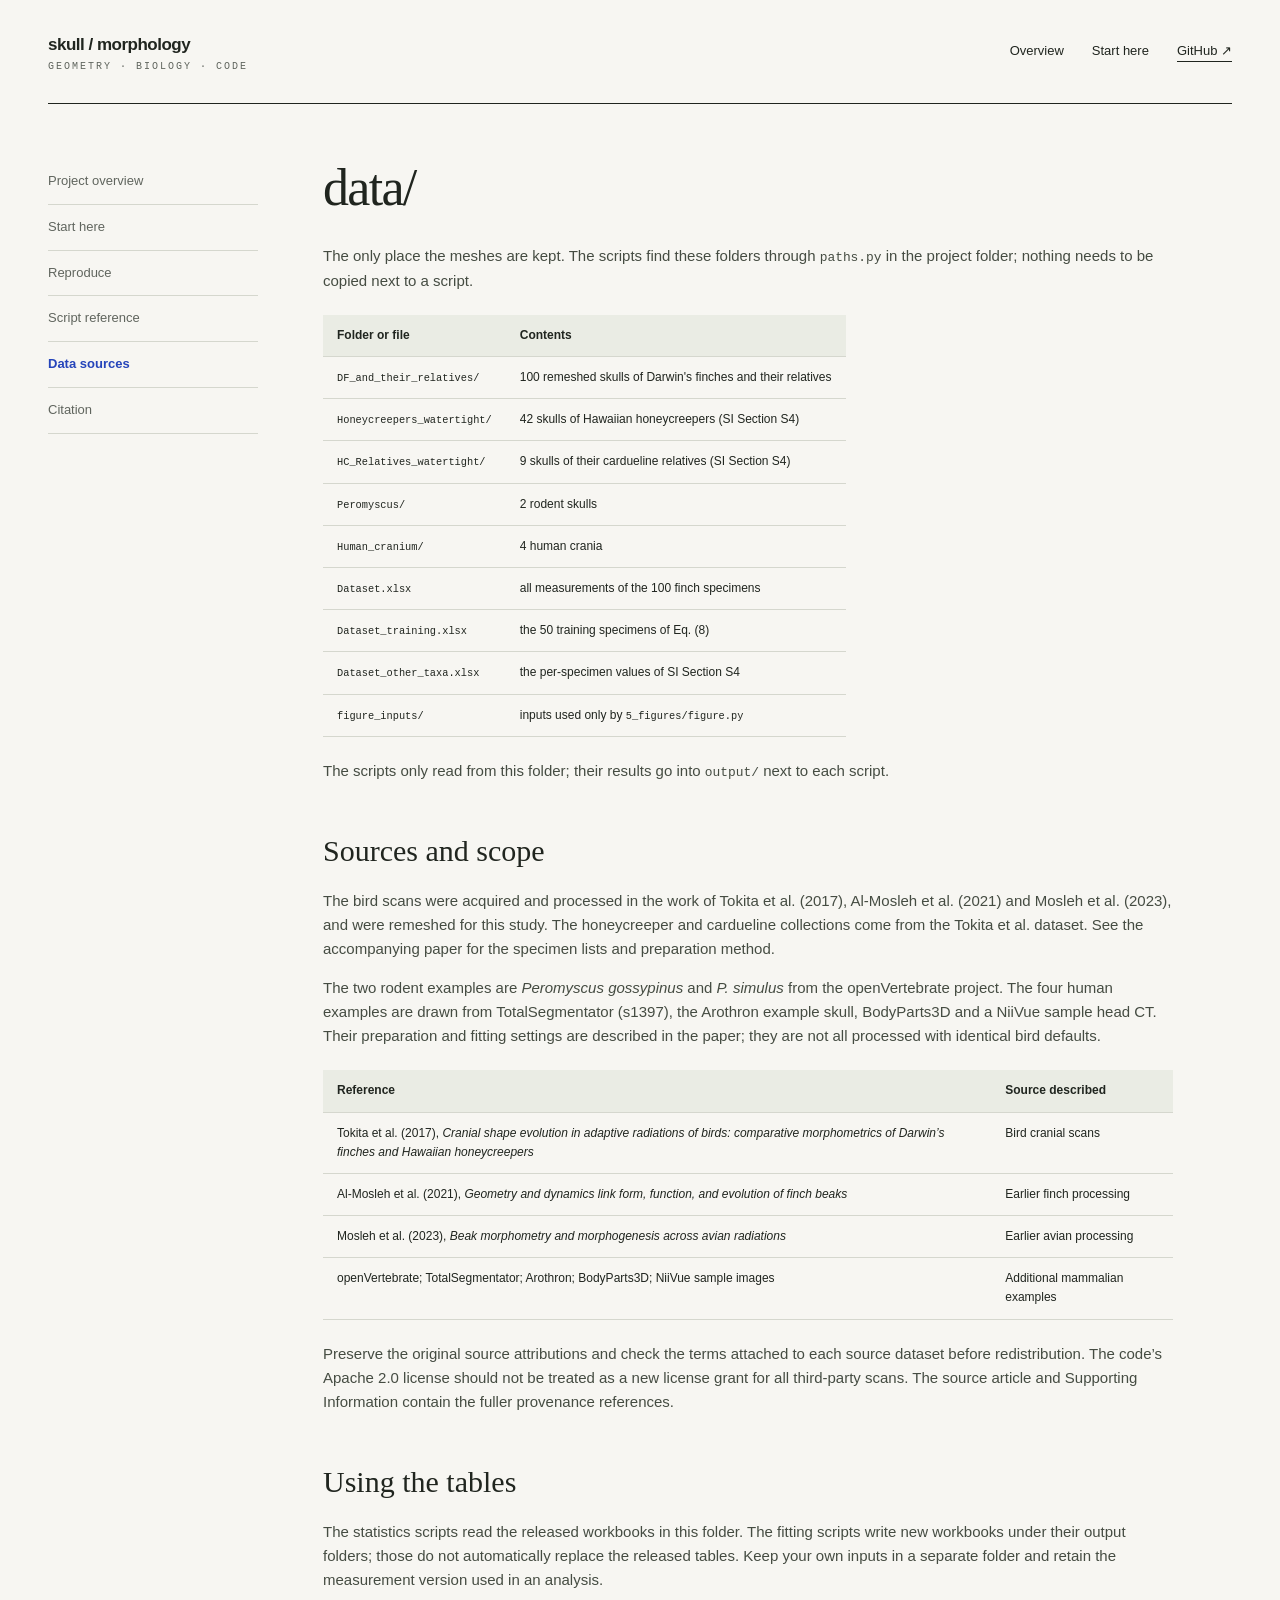
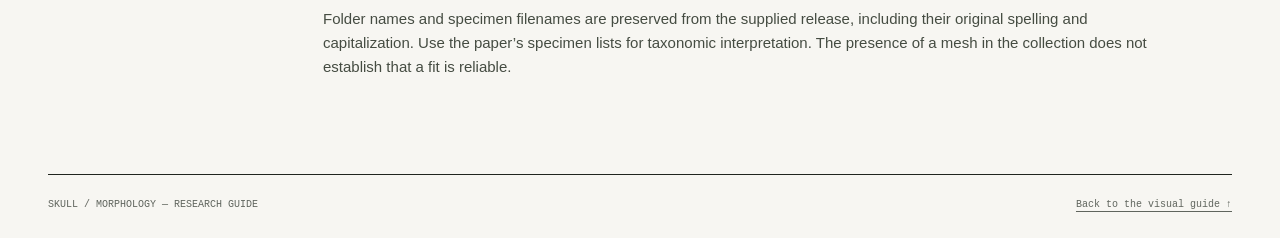
==== docs/data.html @ 7d884c60 "Add files via upload" ====
<!doctype html>
<html lang="en"><head><meta charset="utf-8"><meta name="viewport" content="width=device-width,initial-scale=1">
<title>Data sources — Skull morphology</title><link rel="stylesheet" href="assets/site.css"></head>
<body><a class="skip" href="#main">Skip to content</a><div class="shell">
<header class="masthead"><a class="brand" href="index.html">skull / morphology<small>GEOMETRY · BIOLOGY · CODE</small></a>
<nav aria-label="Main navigation"><a href="index.html">Overview</a><a href="start-here.html">Start here</a><a class="repo-link" href="https://github.com/kaikwanlau/skull-morphology">GitHub ↗</a></nav></header>
<div class="article-layout"><aside class="article-nav" aria-label="Guide contents"><a href="index.html">Project overview</a><a href="start-here.html">Start here</a><a href="reproduce.html">Reproduce</a><a href="reference.html">Script reference</a><a href="data.html" aria-current="page">Data sources</a><a href="citation.html">Citation</a></aside><main class="article" id="main"><h1 id="data">data/</h1>
<p>The only place the meshes are kept. The scripts find these folders through <code>paths.py</code> in the
project folder; nothing needs to be copied next to a script.</p>
<table>
<thead>
<tr>
<th>Folder or file</th>
<th>Contents</th>
</tr>
</thead>
<tbody>
<tr>
<td><code>DF_and_their_relatives/</code></td>
<td>100 remeshed skulls of Darwin's finches and their relatives</td>
</tr>
<tr>
<td><code>Honeycreepers_watertight/</code></td>
<td>42 skulls of Hawaiian honeycreepers (SI Section S4)</td>
</tr>
<tr>
<td><code>HC_Relatives_watertight/</code></td>
<td>9 skulls of their cardueline relatives (SI Section S4)</td>
</tr>
<tr>
<td><code>Peromyscus/</code></td>
<td>2 rodent skulls</td>
</tr>
<tr>
<td><code>Human_cranium/</code></td>
<td>4 human crania</td>
</tr>
<tr>
<td><code>Dataset.xlsx</code></td>
<td>all measurements of the 100 finch specimens</td>
</tr>
<tr>
<td><code>Dataset_training.xlsx</code></td>
<td>the 50 training specimens of Eq. (8)</td>
</tr>
<tr>
<td><code>Dataset_other_taxa.xlsx</code></td>
<td>the per-specimen values of SI Section S4</td>
</tr>
<tr>
<td><code>figure_inputs/</code></td>
<td>inputs used only by <code>5_figures/figure.py</code></td>
</tr>
</tbody>
</table>
<p>The scripts only read from this folder; their results go into <code>output/</code> next to each script.</p>
<h2 id="sources-and-scope">Sources and scope</h2>
<p>The bird scans were acquired and processed in the work of Tokita et al. (2017), Al-Mosleh et al. (2021) and Mosleh et al. (2023), and were remeshed for this study. The honeycreeper and cardueline collections come from the Tokita et al. dataset. See the accompanying paper for the specimen lists and preparation method.</p>
<p>The two rodent examples are <em>Peromyscus gossypinus</em> and <em>P. simulus</em> from the openVertebrate project. The four human examples are drawn from TotalSegmentator (s1397), the Arothron example skull, BodyParts3D and a NiiVue sample head CT. Their preparation and fitting settings are described in the paper; they are not all processed with identical bird defaults.</p>
<table>
<thead>
<tr>
<th style="text-align: left;">Reference</th>
<th style="text-align: left;">Source described</th>
</tr>
</thead>
<tbody>
<tr>
<td style="text-align: left;">Tokita et al. (2017), <em>Cranial shape evolution in adaptive radiations of birds: comparative morphometrics of Darwin’s finches and Hawaiian honeycreepers</em></td>
<td style="text-align: left;">Bird cranial scans</td>
</tr>
<tr>
<td style="text-align: left;">Al-Mosleh et al. (2021), <em>Geometry and dynamics link form, function, and evolution of finch beaks</em></td>
<td style="text-align: left;">Earlier finch processing</td>
</tr>
<tr>
<td style="text-align: left;">Mosleh et al. (2023), <em>Beak morphometry and morphogenesis across avian radiations</em></td>
<td style="text-align: left;">Earlier avian processing</td>
</tr>
<tr>
<td style="text-align: left;">openVertebrate; TotalSegmentator; Arothron; BodyParts3D; NiiVue sample images</td>
<td style="text-align: left;">Additional mammalian examples</td>
</tr>
</tbody>
</table>
<p>Preserve the original source attributions and check the terms attached to each source dataset before redistribution. The code’s Apache 2.0 license should not be treated as a new license grant for all third-party scans. The source article and Supporting Information contain the fuller provenance references.</p>
<h2 id="using-the-tables">Using the tables</h2>
<p>The statistics scripts read the released workbooks in this folder. The fitting scripts write new workbooks under their output folders; those do not automatically replace the released tables. Keep your own inputs in a separate folder and retain the measurement version used in an analysis.</p>
<p>Folder names and specimen filenames are preserved from the supplied release, including their original spelling and capitalization. Use the paper’s specimen lists for taxonomic interpretation. The presence of a mesh in the collection does not establish that a fit is reliable.</p></main></div>
<footer class="footer"><span>SKULL / MORPHOLOGY — RESEARCH GUIDE</span><a href="index.html">Back to the visual guide ↑</a></footer>
</div></body></html>
---- docs/assets/site.css ----
:root{--paper:#f7f6f2;--ink:#20251f;--muted:#60655e;--line:#d5d7ce;--blue:#2544ba;--pale:#e9edff;--bone:#e5ded0;--white:#fff;--mono:ui-monospace,SFMono-Regular,Consolas,monospace;--sans:Inter,-apple-system,BlinkMacSystemFont,"Segoe UI",sans-serif}
*{box-sizing:border-box}html{scroll-behavior:smooth;scroll-padding-top:28px}body{margin:0;background:var(--paper);color:var(--ink);font-family:var(--sans);font-size:16px;line-height:1.6}a{color:var(--blue);text-underline-offset:4px}a:hover{text-decoration-thickness:2px}button{font:inherit;cursor:pointer}button:focus-visible,a:focus-visible,summary:focus-visible,video:focus-visible{outline:3px solid var(--blue);outline-offset:5px}img,video{display:block;max-width:100%}button,a{-webkit-tap-highlight-color:transparent}.skip{position:absolute;top:-80px;left:20px;z-index:5;background:white;padding:12px}.skip:focus{top:15px}.shell{width:min(1220px,calc(100% - 96px));margin:auto}.masthead{display:flex;align-items:center;justify-content:space-between;gap:30px;min-height:104px;border-bottom:1px solid var(--ink)}.brand{font-weight:750;color:var(--ink);text-decoration:none;font-size:17px;letter-spacing:-.5px}.brand small{display:block;font:10px var(--mono);letter-spacing:2px;margin-top:3px;color:var(--muted)}nav{display:flex;gap:28px;align-items:center}nav a{font-size:13px;color:var(--ink);text-decoration:none}.repo-link{border-bottom:1px solid var(--ink)}.eyebrow{font:11px var(--mono);letter-spacing:1.7px;text-transform:uppercase;color:var(--blue);margin:0 0 24px}.hero{display:grid;grid-template-columns:.9fr 1.2fr;gap:55px;padding:65px 0 54px;align-items:center}.hero h1{font:clamp(48px,5.7vw,79px)/1.01 Georgia,"Times New Roman",serif;letter-spacing:-3.5px;font-weight:400;margin:0 0 27px}.hero h1 em{font-style:italic;color:var(--blue)}.hero .intro{font-size:17px;line-height:1.65;max-width:430px;color:var(--muted)}.hero .authors{font-size:12px;margin-top:24px}.actions{display:flex;gap:12px;flex-wrap:wrap;margin-top:29px}.button{display:inline-flex;align-items:center;justify-content:center;gap:12px;padding:13px 20px;background:var(--blue);color:#fff;border:1px solid var(--blue);text-decoration:none;font-size:13px;font-weight:650}.button.secondary{background:transparent;color:var(--ink);border-color:var(--line)}.hero-media{background:#fff;position:relative;border:1px solid var(--line)}.hero-media video{width:100%;aspect-ratio:16/9;background:#fff}.media-label{display:flex;justify-content:space-between;padding:16px 20px;border-top:1px solid var(--line);font:10px var(--mono);color:var(--muted);gap:10px}.paper-note{padding:20px 0 30px;border-bottom:1px solid var(--ink);display:flex;gap:40px;align-items:baseline;font-size:13px}.paper-note .label{white-space:nowrap;font:10px var(--mono);color:var(--muted);letter-spacing:1px}.paper-note p{margin:0}.paper-note a{color:var(--ink)}.section{padding:62px 0;border-bottom:1px solid var(--line)}.section-head{display:flex;gap:45px;justify-content:space-between;align-items:flex-start;margin-bottom:30px}.section h2{font:39px/1.18 Georgia,"Times New Roman",serif;letter-spacing:-1px;font-weight:400;margin:0}.section-head>p{max-width:440px;color:var(--muted);font-size:14px;margin:0}.section-no{display:block;font:11px var(--mono);color:var(--blue);letter-spacing:1px;margin-bottom:13px}.path-grid{display:grid;grid-template-columns:1fr 1fr;border-top:1px solid var(--line);border-bottom:1px solid var(--line)}.path{padding:29px 36px 29px 0;display:grid;grid-template-columns:36px 1fr;gap:17px}.path+.path{border-left:1px solid var(--line);padding-left:36px}.path>span{font:22px Georgia,serif;color:var(--blue)}.path h3{margin:0 0 9px;font-size:20px;font-weight:600}.path p{font-size:14px;color:var(--muted);margin:0 0 17px;max-width:390px}.path a{font-size:13px;font-weight:650}.method{display:grid;grid-template-columns:.74fr 1.26fr;border:1px solid var(--line);background:#fff}.method-buttons{padding:8px 30px;background:var(--paper)}.method-buttons button{display:block;width:100%;text-align:left;padding:25px 0;background:none;border:0;border-bottom:1px solid var(--line);color:var(--muted)}.method-buttons button:last-child{border-bottom:0}.method-buttons button[aria-pressed="true"]{color:var(--blue)}.method-buttons b{display:block;font-size:19px;font-weight:550;margin-bottom:5px}.method-buttons span{font-size:12px;line-height:1.6;display:block}.method-figure{margin:0;display:flex;flex-direction:column;justify-content:center}.method-figure img{width:100%;aspect-ratio:16/9;object-fit:contain}.method-figure figcaption{padding:13px 23px 21px;border-top:1px solid var(--line);font-size:12px;color:var(--muted);min-height:65px}.note{font-size:12px;color:var(--muted);margin:20px 0 0;max-width:920px}.start-grid{display:grid;grid-template-columns:.9fr 1.1fr;gap:60px}.start-copy h3{font:29px/1.3 Georgia,serif;font-weight:400;margin:0 0 15px}.start-copy p{font-size:14px;color:var(--muted)}.start-copy a{font-size:13px;font-weight:650}.terminal{background:#21271f;color:#eef0e8;min-width:0}.terminal-top{display:flex;align-items:center;justify-content:space-between;gap:12px;padding:15px 19px;border-bottom:1px solid #4a5048;font:10px var(--mono);letter-spacing:.5px}.os-buttons{display:flex;gap:5px}.os-buttons button,.copy{font:10px var(--mono);background:transparent;color:#d2d5cd;border:1px solid #5a6055;padding:7px 9px}.os-buttons button[aria-pressed="true"]{background:#e5e9dc;color:#22271f}.terminal pre{padding:16px 22px;margin:0;overflow:auto;font:12px/2 var(--mono);white-space:pre}.terminal-foot{padding:12px 20px;font-size:11px;color:#c3cabe;border-top:1px solid #4a5048}.result-strip{display:flex;flex-wrap:wrap;gap:8px 23px;margin-top:24px;font:11px var(--mono);color:var(--muted)}.result-strip b{color:var(--ink)}.video-grid{display:grid;grid-template-columns:1fr 290px;border:1px solid var(--line);background:#fff}.video-grid video{width:100%;aspect-ratio:16/9;align-self:center}.chapters{border-left:1px solid var(--line);padding:16px}.chapters p{font:10px var(--mono);letter-spacing:1px;color:var(--muted);padding:0 10px}.chapters button{width:100%;display:flex;gap:15px;text-align:left;border:0;border-top:1px solid #e8e9e3;background:#fff;padding:11px 9px;font-size:12px}.chapters button:hover,.chapters button[aria-pressed="true"]{background:var(--pale);color:var(--blue)}.chapters time{font:11px var(--mono);color:var(--blue);min-width:34px}.video-note{background:#eeece5;border-left:3px solid var(--blue);padding:16px 20px;margin-top:19px;font-size:12px;color:#434a40}.video-note a{white-space:nowrap}.data-row{display:grid;grid-template-columns:1fr 1fr 1fr 1fr;margin:34px 0 28px;border-bottom:1px solid var(--line)}.data-row>div{padding:0 20px 25px;border-right:1px solid var(--line)}.data-row>div:first-child{padding-left:0}.data-row>div:last-child{border:0}.data-row b{font:49px Georgia,serif;display:block;line-height:1.15;font-weight:400}.data-row span{font-size:12px;display:block;margin-top:10px;color:var(--muted)}.repro-links{display:flex;gap:22px;flex-wrap:wrap;font-size:13px}.cite{padding:40px 0}.cite p{font-size:13px;max-width:830px;color:var(--muted)}.cite h2{font-size:15px;margin:0}.footer{display:flex;justify-content:space-between;gap:20px;padding:24px 0 30px;border-top:1px solid var(--ink);font:10px var(--mono);color:var(--muted)}.footer a{color:var(--muted)}.status{font-size:12px;color:var(--muted);min-height:20px}.article-layout{display:grid;grid-template-columns:210px minmax(0,850px);gap:65px;padding:55px 0 80px}.article-nav{position:sticky;top:30px;align-self:start}.article-nav a{display:block;padding:12px 0;color:var(--muted);text-decoration:none;font-size:13px;border-bottom:1px solid var(--line)}.article-nav a[aria-current="page"]{color:var(--blue);font-weight:650}.article{min-width:0;font-size:15px}.article h1{font:52px/1.1 Georgia,serif;letter-spacing:-1.7px;margin:0 0 28px}.article h2{font:30px/1.2 Georgia,serif;margin:50px 0 20px}.article h3{font-size:20px;margin:33px 0 15px}.article p,.article li{color:#454c42}.article li{margin:9px 0}.article pre{background:#eaece4;padding:18px 21px;overflow:auto;border-left:3px solid var(--blue)}code{font-family:var(--mono);font-size:.86em;overflow-wrap:anywhere}.article pre code{overflow-wrap:normal}.article table{width:100%;border-collapse:collapse;font-size:12px;line-height:1.6;margin:22px 0;display:block;overflow:auto}.article th{text-align:left;background:#eaece4}.article th,.article td{padding:11px 14px;border-bottom:1px solid var(--line);vertical-align:top}.article td{min-width:120px}.article img{border:1px solid var(--line)}.article blockquote{margin:25px 0;border-left:3px solid var(--blue);padding:5px 22px}.noscript{padding:15px;background:var(--pale)}
@media(min-width:1600px){.hero h1{font-size:79px}}
@media(max-width:1000px){.shell{width:calc(100% - 52px)}.hero{gap:25px}.hero h1{font-size:60px}.hero .intro{font-size:15px}.video-grid{grid-template-columns:1fr 245px}.chapters button{padding:9px 6px}.start-grid{gap:30px}.article-layout{grid-template-columns:170px minmax(0,1fr);gap:35px}}
@media(max-width:720px){.shell{width:calc(100% - 36px)}.masthead{min-height:96px;gap:15px;flex-wrap:wrap;padding:18px 0}.brand{font-size:15px}nav{gap:17px;flex-wrap:wrap}nav a{font-size:11px}.hero{grid-template-columns:1fr;padding-top:42px;gap:30px}.hero h1{font-size:61px;letter-spacing:-2.5px}.hero .intro{max-width:100%;font-size:16px}.eyebrow{font-size:10px;margin-bottom:20px}.paper-note{display:block;padding:20px 0}.paper-note .label{display:block;margin-bottom:9px}.section{padding:41px 0}.section-head{display:block}.section-head>p{margin-top:18px}.section h2{font-size:32px}.path-grid,.method,.start-grid,.video-grid{grid-template-columns:1fr}.path{padding:24px 0}.path+.path{padding:24px 0;border-left:0;border-top:1px solid var(--line)}.method-buttons{padding:0 18px;display:flex}.method-buttons button{padding:17px 10px;border-bottom:0;border-right:1px solid var(--line)}.method-buttons button:last-child{border-right:0}.method-buttons b{font-size:14px;margin:0}.method-buttons span{display:none}.method-figure figcaption{padding:15px;font-size:11px}.start-grid{gap:25px}.terminal-top{padding:12px}.terminal pre{padding:18px 15px;font-size:11px}.chapters{border-left:0;border-top:1px solid var(--line);display:grid;grid-template-columns:1fr 1fr;gap:0 10px}.chapters p{grid-column:1/-1}.data-row{grid-template-columns:1fr 1fr;margin-top:25px}.data-row>div{padding:20px 12px;border-bottom:1px solid var(--line)}.data-row>div:first-child{padding-left:12px}.data-row>div:nth-child(2){border-right:0}.data-row b{font-size:43px}.footer{line-height:1.9;flex-wrap:wrap}.article-layout{display:block;padding-top:25px}.article-nav{position:static;display:flex;flex-wrap:wrap;gap:15px;margin-bottom:35px}.article-nav a{font-size:11px;padding:8px 0}.article h1{font-size:41px}.article h2{font-size:28px}.article{font-size:14px}}
@media(prefers-reduced-motion:reduce){html{scroll-behavior:auto}}
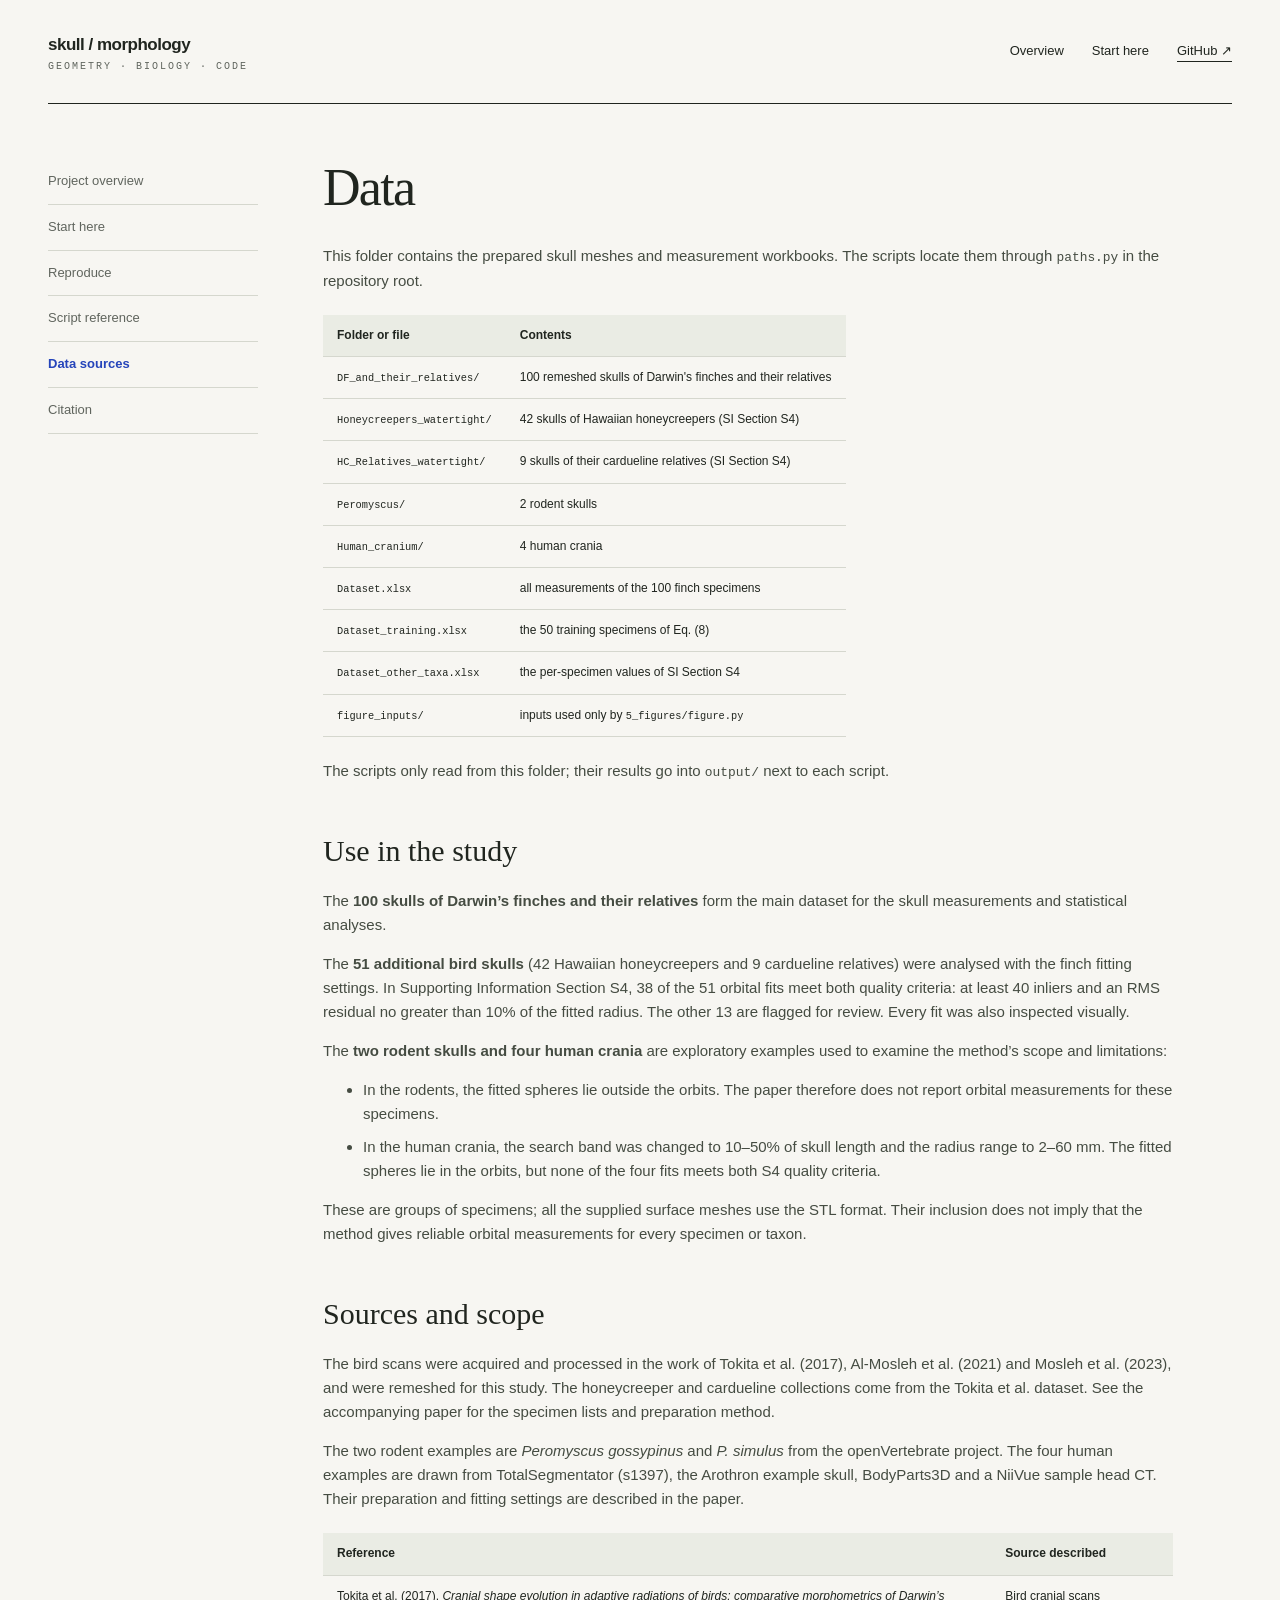
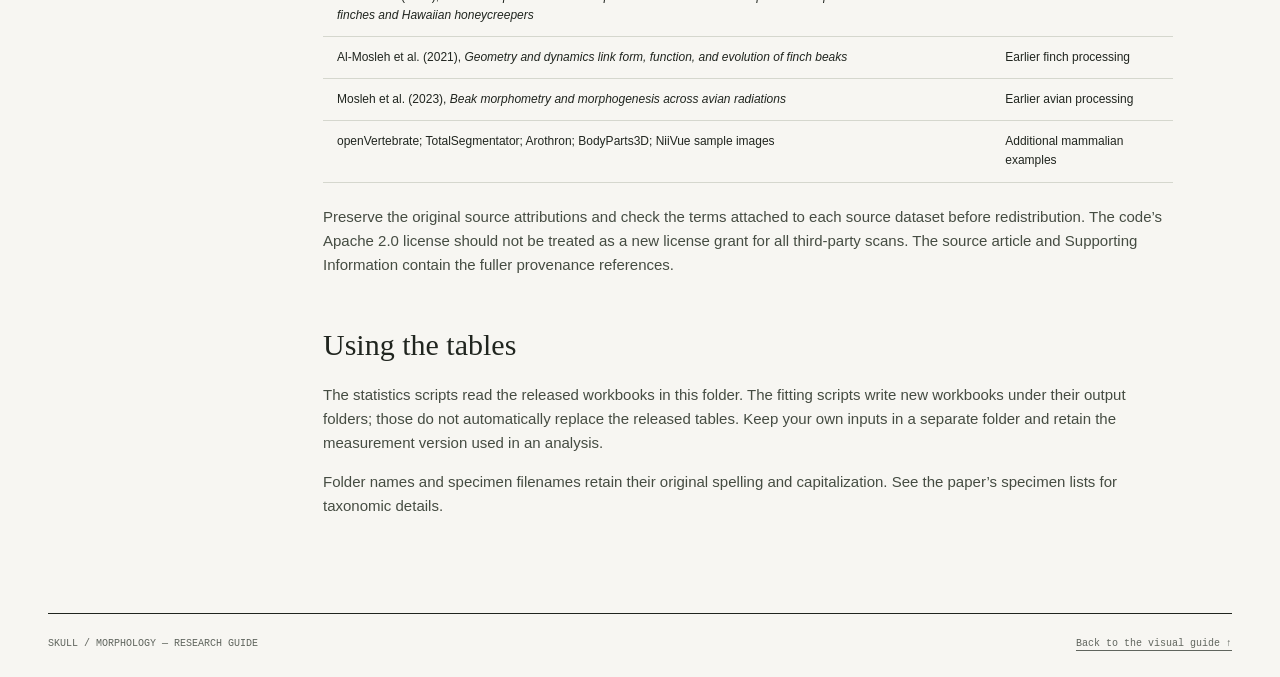
==== commit eff4bb56: "Use plain research wording and clarify dataset roles" ====
--- a/docs/data.html
+++ b/docs/data.html
@@ -4,9 +4,9 @@
 <body><a class="skip" href="#main">Skip to content</a><div class="shell">
 <header class="masthead"><a class="brand" href="index.html">skull / morphology<small>GEOMETRY · BIOLOGY · CODE</small></a>
 <nav aria-label="Main navigation"><a href="index.html">Overview</a><a href="start-here.html">Start here</a><a class="repo-link" href="https://github.com/kaikwanlau/skull-morphology">GitHub ↗</a></nav></header>
-<div class="article-layout"><aside class="article-nav" aria-label="Guide contents"><a href="index.html">Project overview</a><a href="start-here.html">Start here</a><a href="reproduce.html">Reproduce</a><a href="reference.html">Script reference</a><a href="data.html" aria-current="page">Data sources</a><a href="citation.html">Citation</a></aside><main class="article" id="main"><h1 id="data">data/</h1>
-<p>The only place the meshes are kept. The scripts find these folders through <code>paths.py</code> in the
-project folder; nothing needs to be copied next to a script.</p>
+<div class="article-layout"><aside class="article-nav" aria-label="Guide contents"><a href="index.html">Project overview</a><a href="start-here.html">Start here</a><a href="reproduce.html">Reproduce</a><a href="reference.html">Script reference</a><a href="data.html" aria-current="page">Data sources</a><a href="citation.html">Citation</a></aside><main class="article" id="main"><h1 id="data">Data</h1>
+<p>This folder contains the prepared skull meshes and measurement workbooks. The scripts locate
+them through <code>paths.py</code> in the repository root.</p>
 <table>
 <thead>
 <tr>
@@ -54,9 +54,18 @@
 </tbody>
 </table>
 <p>The scripts only read from this folder; their results go into <code>output/</code> next to each script.</p>
+<h2 id="use-in-the-study">Use in the study</h2>
+<p>The <strong>100 skulls of Darwin’s finches and their relatives</strong> form the main dataset for the skull measurements and statistical analyses.</p>
+<p>The <strong>51 additional bird skulls</strong> (42 Hawaiian honeycreepers and 9 cardueline relatives) were analysed with the finch fitting settings. In Supporting Information Section S4, 38 of the 51 orbital fits meet both quality criteria: at least 40 inliers and an RMS residual no greater than 10% of the fitted radius. The other 13 are flagged for review. Every fit was also inspected visually.</p>
+<p>The <strong>two rodent skulls and four human crania</strong> are exploratory examples used to examine the method’s scope and limitations:</p>
+<ul>
+<li>In the rodents, the fitted spheres lie outside the orbits. The paper therefore does not report orbital measurements for these specimens.</li>
+<li>In the human crania, the search band was changed to 10–50% of skull length and the radius range to 2–60 mm. The fitted spheres lie in the orbits, but none of the four fits meets both S4 quality criteria.</li>
+</ul>
+<p>These are groups of specimens; all the supplied surface meshes use the STL format. Their inclusion does not imply that the method gives reliable orbital measurements for every specimen or taxon.</p>
 <h2 id="sources-and-scope">Sources and scope</h2>
 <p>The bird scans were acquired and processed in the work of Tokita et al. (2017), Al-Mosleh et al. (2021) and Mosleh et al. (2023), and were remeshed for this study. The honeycreeper and cardueline collections come from the Tokita et al. dataset. See the accompanying paper for the specimen lists and preparation method.</p>
-<p>The two rodent examples are <em>Peromyscus gossypinus</em> and <em>P. simulus</em> from the openVertebrate project. The four human examples are drawn from TotalSegmentator (s1397), the Arothron example skull, BodyParts3D and a NiiVue sample head CT. Their preparation and fitting settings are described in the paper; they are not all processed with identical bird defaults.</p>
+<p>The two rodent examples are <em>Peromyscus gossypinus</em> and <em>P. simulus</em> from the openVertebrate project. The four human examples are drawn from TotalSegmentator (s1397), the Arothron example skull, BodyParts3D and a NiiVue sample head CT. Their preparation and fitting settings are described in the paper.</p>
 <table>
 <thead>
 <tr>
@@ -86,6 +95,6 @@
 <p>Preserve the original source attributions and check the terms attached to each source dataset before redistribution. The code’s Apache 2.0 license should not be treated as a new license grant for all third-party scans. The source article and Supporting Information contain the fuller provenance references.</p>
 <h2 id="using-the-tables">Using the tables</h2>
 <p>The statistics scripts read the released workbooks in this folder. The fitting scripts write new workbooks under their output folders; those do not automatically replace the released tables. Keep your own inputs in a separate folder and retain the measurement version used in an analysis.</p>
-<p>Folder names and specimen filenames are preserved from the supplied release, including their original spelling and capitalization. Use the paper’s specimen lists for taxonomic interpretation. The presence of a mesh in the collection does not establish that a fit is reliable.</p></main></div>
+<p>Folder names and specimen filenames retain their original spelling and capitalization. See the paper’s specimen lists for taxonomic details.</p></main></div>
 <footer class="footer"><span>SKULL / MORPHOLOGY — RESEARCH GUIDE</span><a href="index.html">Back to the visual guide ↑</a></footer>
 </div></body></html>
--- a/docs/assets/site.css
+++ b/docs/assets/site.css
@@ -1,6 +1,6 @@
 :root{--paper:#f7f6f2;--ink:#20251f;--muted:#60655e;--line:#d5d7ce;--blue:#2544ba;--pale:#e9edff;--bone:#e5ded0;--white:#fff;--mono:ui-monospace,SFMono-Regular,Consolas,monospace;--sans:Inter,-apple-system,BlinkMacSystemFont,"Segoe UI",sans-serif}
-*{box-sizing:border-box}html{scroll-behavior:smooth;scroll-padding-top:28px}body{margin:0;background:var(--paper);color:var(--ink);font-family:var(--sans);font-size:16px;line-height:1.6}a{color:var(--blue);text-underline-offset:4px}a:hover{text-decoration-thickness:2px}button{font:inherit;cursor:pointer}button:focus-visible,a:focus-visible,summary:focus-visible,video:focus-visible{outline:3px solid var(--blue);outline-offset:5px}img,video{display:block;max-width:100%}button,a{-webkit-tap-highlight-color:transparent}.skip{position:absolute;top:-80px;left:20px;z-index:5;background:white;padding:12px}.skip:focus{top:15px}.shell{width:min(1220px,calc(100% - 96px));margin:auto}.masthead{display:flex;align-items:center;justify-content:space-between;gap:30px;min-height:104px;border-bottom:1px solid var(--ink)}.brand{font-weight:750;color:var(--ink);text-decoration:none;font-size:17px;letter-spacing:-.5px}.brand small{display:block;font:10px var(--mono);letter-spacing:2px;margin-top:3px;color:var(--muted)}nav{display:flex;gap:28px;align-items:center}nav a{font-size:13px;color:var(--ink);text-decoration:none}.repo-link{border-bottom:1px solid var(--ink)}.eyebrow{font:11px var(--mono);letter-spacing:1.7px;text-transform:uppercase;color:var(--blue);margin:0 0 24px}.hero{display:grid;grid-template-columns:.9fr 1.2fr;gap:55px;padding:65px 0 54px;align-items:center}.hero h1{font:clamp(48px,5.7vw,79px)/1.01 Georgia,"Times New Roman",serif;letter-spacing:-3.5px;font-weight:400;margin:0 0 27px}.hero h1 em{font-style:italic;color:var(--blue)}.hero .intro{font-size:17px;line-height:1.65;max-width:430px;color:var(--muted)}.hero .authors{font-size:12px;margin-top:24px}.actions{display:flex;gap:12px;flex-wrap:wrap;margin-top:29px}.button{display:inline-flex;align-items:center;justify-content:center;gap:12px;padding:13px 20px;background:var(--blue);color:#fff;border:1px solid var(--blue);text-decoration:none;font-size:13px;font-weight:650}.button.secondary{background:transparent;color:var(--ink);border-color:var(--line)}.hero-media{background:#fff;position:relative;border:1px solid var(--line)}.hero-media video{width:100%;aspect-ratio:16/9;background:#fff}.media-label{display:flex;justify-content:space-between;padding:16px 20px;border-top:1px solid var(--line);font:10px var(--mono);color:var(--muted);gap:10px}.paper-note{padding:20px 0 30px;border-bottom:1px solid var(--ink);display:flex;gap:40px;align-items:baseline;font-size:13px}.paper-note .label{white-space:nowrap;font:10px var(--mono);color:var(--muted);letter-spacing:1px}.paper-note p{margin:0}.paper-note a{color:var(--ink)}.section{padding:62px 0;border-bottom:1px solid var(--line)}.section-head{display:flex;gap:45px;justify-content:space-between;align-items:flex-start;margin-bottom:30px}.section h2{font:39px/1.18 Georgia,"Times New Roman",serif;letter-spacing:-1px;font-weight:400;margin:0}.section-head>p{max-width:440px;color:var(--muted);font-size:14px;margin:0}.section-no{display:block;font:11px var(--mono);color:var(--blue);letter-spacing:1px;margin-bottom:13px}.path-grid{display:grid;grid-template-columns:1fr 1fr;border-top:1px solid var(--line);border-bottom:1px solid var(--line)}.path{padding:29px 36px 29px 0;display:grid;grid-template-columns:36px 1fr;gap:17px}.path+.path{border-left:1px solid var(--line);padding-left:36px}.path>span{font:22px Georgia,serif;color:var(--blue)}.path h3{margin:0 0 9px;font-size:20px;font-weight:600}.path p{font-size:14px;color:var(--muted);margin:0 0 17px;max-width:390px}.path a{font-size:13px;font-weight:650}.method{display:grid;grid-template-columns:.74fr 1.26fr;border:1px solid var(--line);background:#fff}.method-buttons{padding:8px 30px;background:var(--paper)}.method-buttons button{display:block;width:100%;text-align:left;padding:25px 0;background:none;border:0;border-bottom:1px solid var(--line);color:var(--muted)}.method-buttons button:last-child{border-bottom:0}.method-buttons button[aria-pressed="true"]{color:var(--blue)}.method-buttons b{display:block;font-size:19px;font-weight:550;margin-bottom:5px}.method-buttons span{font-size:12px;line-height:1.6;display:block}.method-figure{margin:0;display:flex;flex-direction:column;justify-content:center}.method-figure img{width:100%;aspect-ratio:16/9;object-fit:contain}.method-figure figcaption{padding:13px 23px 21px;border-top:1px solid var(--line);font-size:12px;color:var(--muted);min-height:65px}.note{font-size:12px;color:var(--muted);margin:20px 0 0;max-width:920px}.start-grid{display:grid;grid-template-columns:.9fr 1.1fr;gap:60px}.start-copy h3{font:29px/1.3 Georgia,serif;font-weight:400;margin:0 0 15px}.start-copy p{font-size:14px;color:var(--muted)}.start-copy a{font-size:13px;font-weight:650}.terminal{background:#21271f;color:#eef0e8;min-width:0}.terminal-top{display:flex;align-items:center;justify-content:space-between;gap:12px;padding:15px 19px;border-bottom:1px solid #4a5048;font:10px var(--mono);letter-spacing:.5px}.os-buttons{display:flex;gap:5px}.os-buttons button,.copy{font:10px var(--mono);background:transparent;color:#d2d5cd;border:1px solid #5a6055;padding:7px 9px}.os-buttons button[aria-pressed="true"]{background:#e5e9dc;color:#22271f}.terminal pre{padding:16px 22px;margin:0;overflow:auto;font:12px/2 var(--mono);white-space:pre}.terminal-foot{padding:12px 20px;font-size:11px;color:#c3cabe;border-top:1px solid #4a5048}.result-strip{display:flex;flex-wrap:wrap;gap:8px 23px;margin-top:24px;font:11px var(--mono);color:var(--muted)}.result-strip b{color:var(--ink)}.video-grid{display:grid;grid-template-columns:1fr 290px;border:1px solid var(--line);background:#fff}.video-grid video{width:100%;aspect-ratio:16/9;align-self:center}.chapters{border-left:1px solid var(--line);padding:16px}.chapters p{font:10px var(--mono);letter-spacing:1px;color:var(--muted);padding:0 10px}.chapters button{width:100%;display:flex;gap:15px;text-align:left;border:0;border-top:1px solid #e8e9e3;background:#fff;padding:11px 9px;font-size:12px}.chapters button:hover,.chapters button[aria-pressed="true"]{background:var(--pale);color:var(--blue)}.chapters time{font:11px var(--mono);color:var(--blue);min-width:34px}.video-note{background:#eeece5;border-left:3px solid var(--blue);padding:16px 20px;margin-top:19px;font-size:12px;color:#434a40}.video-note a{white-space:nowrap}.data-row{display:grid;grid-template-columns:1fr 1fr 1fr 1fr;margin:34px 0 28px;border-bottom:1px solid var(--line)}.data-row>div{padding:0 20px 25px;border-right:1px solid var(--line)}.data-row>div:first-child{padding-left:0}.data-row>div:last-child{border:0}.data-row b{font:49px Georgia,serif;display:block;line-height:1.15;font-weight:400}.data-row span{font-size:12px;display:block;margin-top:10px;color:var(--muted)}.repro-links{display:flex;gap:22px;flex-wrap:wrap;font-size:13px}.cite{padding:40px 0}.cite p{font-size:13px;max-width:830px;color:var(--muted)}.cite h2{font-size:15px;margin:0}.footer{display:flex;justify-content:space-between;gap:20px;padding:24px 0 30px;border-top:1px solid var(--ink);font:10px var(--mono);color:var(--muted)}.footer a{color:var(--muted)}.status{font-size:12px;color:var(--muted);min-height:20px}.article-layout{display:grid;grid-template-columns:210px minmax(0,850px);gap:65px;padding:55px 0 80px}.article-nav{position:sticky;top:30px;align-self:start}.article-nav a{display:block;padding:12px 0;color:var(--muted);text-decoration:none;font-size:13px;border-bottom:1px solid var(--line)}.article-nav a[aria-current="page"]{color:var(--blue);font-weight:650}.article{min-width:0;font-size:15px}.article h1{font:52px/1.1 Georgia,serif;letter-spacing:-1.7px;margin:0 0 28px}.article h2{font:30px/1.2 Georgia,serif;margin:50px 0 20px}.article h3{font-size:20px;margin:33px 0 15px}.article p,.article li{color:#454c42}.article li{margin:9px 0}.article pre{background:#eaece4;padding:18px 21px;overflow:auto;border-left:3px solid var(--blue)}code{font-family:var(--mono);font-size:.86em;overflow-wrap:anywhere}.article pre code{overflow-wrap:normal}.article table{width:100%;border-collapse:collapse;font-size:12px;line-height:1.6;margin:22px 0;display:block;overflow:auto}.article th{text-align:left;background:#eaece4}.article th,.article td{padding:11px 14px;border-bottom:1px solid var(--line);vertical-align:top}.article td{min-width:120px}.article img{border:1px solid var(--line)}.article blockquote{margin:25px 0;border-left:3px solid var(--blue);padding:5px 22px}.noscript{padding:15px;background:var(--pale)}
+*{box-sizing:border-box}html{scroll-behavior:smooth;scroll-padding-top:28px}body{margin:0;background:var(--paper);color:var(--ink);font-family:var(--sans);font-size:16px;line-height:1.6}a{color:var(--blue);text-underline-offset:4px}a:hover{text-decoration-thickness:2px}button{font:inherit;cursor:pointer}button:focus-visible,a:focus-visible,summary:focus-visible,video:focus-visible{outline:3px solid var(--blue);outline-offset:5px}img,video{display:block;max-width:100%}button,a{-webkit-tap-highlight-color:transparent}.skip{position:absolute;top:-80px;left:20px;z-index:5;background:white;padding:12px}.skip:focus{top:15px}.shell{width:min(1220px,calc(100% - 96px));margin:auto}.masthead{display:flex;align-items:center;justify-content:space-between;gap:30px;min-height:104px;border-bottom:1px solid var(--ink)}.brand{font-weight:750;color:var(--ink);text-decoration:none;font-size:17px;letter-spacing:-.5px}.brand small{display:block;font:10px var(--mono);letter-spacing:2px;margin-top:3px;color:var(--muted)}nav{display:flex;gap:28px;align-items:center}nav a{font-size:13px;color:var(--ink);text-decoration:none}.repo-link{border-bottom:1px solid var(--ink)}.eyebrow{font:11px var(--mono);letter-spacing:1.7px;text-transform:uppercase;color:var(--blue);margin:0 0 24px}.hero{display:grid;grid-template-columns:.9fr 1.2fr;gap:55px;padding:65px 0 54px;align-items:center}.hero h1{font:clamp(48px,5.7vw,79px)/1.01 Georgia,"Times New Roman",serif;letter-spacing:-3.5px;font-weight:400;margin:0 0 27px}.hero h1 em{font-style:italic;color:var(--blue)}.hero .intro{font-size:17px;line-height:1.65;max-width:430px;color:var(--muted)}.hero .authors{font-size:12px;margin-top:24px}.actions{display:flex;gap:12px;flex-wrap:wrap;margin-top:29px}.button{display:inline-flex;align-items:center;justify-content:center;gap:12px;padding:13px 20px;background:var(--blue);color:#fff;border:1px solid var(--blue);text-decoration:none;font-size:13px;font-weight:650}.button.secondary{background:transparent;color:var(--ink);border-color:var(--line)}.hero-media{background:#fff;position:relative;border:1px solid var(--line)}.hero-media video{width:100%;aspect-ratio:16/9;background:#fff}.media-label{display:flex;justify-content:space-between;padding:16px 20px;border-top:1px solid var(--line);font:10px var(--mono);color:var(--muted);gap:10px}.paper-note{padding:20px 0 30px;border-bottom:1px solid var(--ink);display:flex;gap:40px;align-items:baseline;font-size:13px}.paper-note .label{white-space:nowrap;font:10px var(--mono);color:var(--muted);letter-spacing:1px}.paper-note p{margin:0}.paper-note a{color:var(--ink)}.section{padding:62px 0;border-bottom:1px solid var(--line)}.section-head{display:flex;gap:45px;justify-content:space-between;align-items:flex-start;margin-bottom:30px}.section h2{font:39px/1.18 Georgia,"Times New Roman",serif;letter-spacing:-1px;font-weight:400;margin:0}.section-head>p{max-width:440px;color:var(--muted);font-size:14px;margin:0}.section-no{display:block;font:11px var(--mono);color:var(--blue);letter-spacing:1px;margin-bottom:13px}.path-grid{display:grid;grid-template-columns:1fr 1fr;border-top:1px solid var(--line);border-bottom:1px solid var(--line)}.path{padding:29px 36px 29px 0;display:grid;grid-template-columns:36px 1fr;gap:17px}.path+.path{border-left:1px solid var(--line);padding-left:36px}.path>span{font:22px Georgia,serif;color:var(--blue)}.path h3{margin:0 0 9px;font-size:20px;font-weight:600}.path p{font-size:14px;color:var(--muted);margin:0 0 17px;max-width:390px}.path a{font-size:13px;font-weight:650}.method{display:grid;grid-template-columns:.74fr 1.26fr;border:1px solid var(--line);background:#fff}.method-buttons{padding:8px 30px;background:var(--paper)}.method-buttons button{display:block;width:100%;text-align:left;padding:25px 0;background:none;border:0;border-bottom:1px solid var(--line);color:var(--muted)}.method-buttons button:last-child{border-bottom:0}.method-buttons button[aria-pressed="true"]{color:var(--blue)}.method-buttons b{display:block;font-size:19px;font-weight:550;margin-bottom:5px}.method-buttons span{font-size:12px;line-height:1.6;display:block}.method-figure{margin:0;display:flex;flex-direction:column;justify-content:center}.method-figure img{width:100%;aspect-ratio:16/9;object-fit:contain}.method-figure figcaption{padding:13px 23px 21px;border-top:1px solid var(--line);font-size:12px;color:var(--muted);min-height:65px}.note{font-size:12px;color:var(--muted);margin:20px 0 0;max-width:920px}.start-grid{display:grid;grid-template-columns:.9fr 1.1fr;gap:60px}.start-copy h3{font:29px/1.3 Georgia,serif;font-weight:400;margin:0 0 15px}.start-copy p{font-size:14px;color:var(--muted)}.start-copy a{font-size:13px;font-weight:650}.terminal{background:#21271f;color:#eef0e8;min-width:0}.terminal-top{display:flex;align-items:center;justify-content:space-between;gap:12px;padding:15px 19px;border-bottom:1px solid #4a5048;font:10px var(--mono);letter-spacing:.5px}.os-buttons{display:flex;gap:5px}.os-buttons button,.copy{font:10px var(--mono);background:transparent;color:#d2d5cd;border:1px solid #5a6055;padding:7px 9px}.os-buttons button[aria-pressed="true"]{background:#e5e9dc;color:#22271f}.terminal pre{padding:16px 22px;margin:0;overflow:auto;font:12px/2 var(--mono);white-space:pre}.terminal-foot{padding:12px 20px;font-size:11px;color:#c3cabe;border-top:1px solid #4a5048}.result-strip{display:flex;flex-wrap:wrap;gap:8px 23px;margin-top:24px;font:11px var(--mono);color:var(--muted)}.result-strip b{color:var(--ink)}.video-grid{display:grid;grid-template-columns:1fr 290px;border:1px solid var(--line);background:#fff}.video-grid video{width:100%;aspect-ratio:16/9;align-self:center}.chapters{border-left:1px solid var(--line);padding:16px}.chapters p{font:10px var(--mono);letter-spacing:1px;color:var(--muted);padding:0 10px}.chapters button{width:100%;display:flex;gap:15px;text-align:left;border:0;border-top:1px solid #e8e9e3;background:#fff;padding:11px 9px;font-size:12px}.chapters button:hover,.chapters button[aria-pressed="true"]{background:var(--pale);color:var(--blue)}.chapters time{font:11px var(--mono);color:var(--blue);min-width:34px}.video-note{background:#eeece5;border-left:3px solid var(--blue);padding:16px 20px;margin-top:19px;font-size:12px;color:#434a40}.video-note a{white-space:nowrap}.dataset-table{width:100%;border-collapse:collapse;margin:30px 0 24px;font-size:14px;line-height:1.6;table-layout:fixed}.dataset-table th,.dataset-table td{text-align:left;vertical-align:top;padding:18px 20px 18px 0;border-bottom:1px solid var(--line);overflow-wrap:break-word}.dataset-table thead th{font:11px var(--mono);color:var(--muted);border-top:1px solid var(--line);padding-top:14px;padding-bottom:14px}.dataset-table th:first-child{width:36%}.dataset-table th:nth-child(2){width:15%}.dataset-table tbody th{font-weight:600}.dataset-table td{color:var(--muted)}.dataset-table td span{display:block;font-size:12px}.dataset-note{font-size:14px;line-height:1.7;color:var(--muted);max-width:1000px;margin:0 0 25px}.dataset-note strong{color:var(--ink);font-weight:600}.repro-links{display:flex;gap:22px;flex-wrap:wrap;font-size:13px}.cite{padding:40px 0}.cite p{font-size:13px;max-width:830px;color:var(--muted)}.cite h2{font-size:15px;margin:0}.footer{display:flex;justify-content:space-between;gap:20px;padding:24px 0 30px;border-top:1px solid var(--ink);font:10px var(--mono);color:var(--muted)}.footer a{color:var(--muted)}.status{font-size:12px;color:var(--muted);min-height:20px}.article-layout{display:grid;grid-template-columns:210px minmax(0,850px);gap:65px;padding:55px 0 80px}.article-nav{position:sticky;top:30px;align-self:start}.article-nav a{display:block;padding:12px 0;color:var(--muted);text-decoration:none;font-size:13px;border-bottom:1px solid var(--line)}.article-nav a[aria-current="page"]{color:var(--blue);font-weight:650}.article{min-width:0;font-size:15px}.article h1{font:52px/1.1 Georgia,serif;letter-spacing:-1.7px;margin:0 0 28px}.article h2{font:30px/1.2 Georgia,serif;margin:50px 0 20px}.article h3{font-size:20px;margin:33px 0 15px}.article p,.article li{color:#454c42}.article li{margin:9px 0}.article pre{background:#eaece4;padding:18px 21px;overflow:auto;border-left:3px solid var(--blue)}code{font-family:var(--mono);font-size:.86em;overflow-wrap:anywhere}.article pre code{overflow-wrap:normal}.article table{width:100%;border-collapse:collapse;font-size:12px;line-height:1.6;margin:22px 0;display:block;overflow:auto}.article th{text-align:left;background:#eaece4}.article th,.article td{padding:11px 14px;border-bottom:1px solid var(--line);vertical-align:top}.article td{min-width:120px}.article img{border:1px solid var(--line)}.article blockquote{margin:25px 0;border-left:3px solid var(--blue);padding:5px 22px}.noscript{padding:15px;background:var(--pale)}
 @media(min-width:1600px){.hero h1{font-size:79px}}
 @media(max-width:1000px){.shell{width:calc(100% - 52px)}.hero{gap:25px}.hero h1{font-size:60px}.hero .intro{font-size:15px}.video-grid{grid-template-columns:1fr 245px}.chapters button{padding:9px 6px}.start-grid{gap:30px}.article-layout{grid-template-columns:170px minmax(0,1fr);gap:35px}}
-@media(max-width:720px){.shell{width:calc(100% - 36px)}.masthead{min-height:96px;gap:15px;flex-wrap:wrap;padding:18px 0}.brand{font-size:15px}nav{gap:17px;flex-wrap:wrap}nav a{font-size:11px}.hero{grid-template-columns:1fr;padding-top:42px;gap:30px}.hero h1{font-size:61px;letter-spacing:-2.5px}.hero .intro{max-width:100%;font-size:16px}.eyebrow{font-size:10px;margin-bottom:20px}.paper-note{display:block;padding:20px 0}.paper-note .label{display:block;margin-bottom:9px}.section{padding:41px 0}.section-head{display:block}.section-head>p{margin-top:18px}.section h2{font-size:32px}.path-grid,.method,.start-grid,.video-grid{grid-template-columns:1fr}.path{padding:24px 0}.path+.path{padding:24px 0;border-left:0;border-top:1px solid var(--line)}.method-buttons{padding:0 18px;display:flex}.method-buttons button{padding:17px 10px;border-bottom:0;border-right:1px solid var(--line)}.method-buttons button:last-child{border-right:0}.method-buttons b{font-size:14px;margin:0}.method-buttons span{display:none}.method-figure figcaption{padding:15px;font-size:11px}.start-grid{gap:25px}.terminal-top{padding:12px}.terminal pre{padding:18px 15px;font-size:11px}.chapters{border-left:0;border-top:1px solid var(--line);display:grid;grid-template-columns:1fr 1fr;gap:0 10px}.chapters p{grid-column:1/-1}.data-row{grid-template-columns:1fr 1fr;margin-top:25px}.data-row>div{padding:20px 12px;border-bottom:1px solid var(--line)}.data-row>div:first-child{padding-left:12px}.data-row>div:nth-child(2){border-right:0}.data-row b{font-size:43px}.footer{line-height:1.9;flex-wrap:wrap}.article-layout{display:block;padding-top:25px}.article-nav{position:static;display:flex;flex-wrap:wrap;gap:15px;margin-bottom:35px}.article-nav a{font-size:11px;padding:8px 0}.article h1{font-size:41px}.article h2{font-size:28px}.article{font-size:14px}}
+@media(max-width:720px){.shell{width:calc(100% - 36px)}.masthead{min-height:96px;gap:15px;flex-wrap:wrap;padding:18px 0}.brand{font-size:15px}nav{gap:17px;flex-wrap:wrap}nav a{font-size:11px}.hero{grid-template-columns:1fr;padding-top:42px;gap:30px}.hero h1{font-size:61px;letter-spacing:-2.5px}.hero .intro{max-width:100%;font-size:16px}.eyebrow{font-size:10px;margin-bottom:20px}.paper-note{display:block;padding:20px 0}.paper-note .label{display:block;margin-bottom:9px}.section{padding:41px 0}.section-head{display:block}.section-head>p{margin-top:18px}.section h2{font-size:32px}.path-grid,.method,.start-grid,.video-grid{grid-template-columns:1fr}.path{padding:24px 0}.path+.path{padding:24px 0;border-left:0;border-top:1px solid var(--line)}.method-buttons{padding:0 18px;display:flex}.method-buttons button{padding:17px 10px;border-bottom:0;border-right:1px solid var(--line)}.method-buttons button:last-child{border-right:0}.method-buttons b{font-size:14px;margin:0}.method-buttons span{display:none}.method-figure figcaption{padding:15px;font-size:11px}.start-grid{gap:25px}.terminal-top{padding:12px}.terminal pre{padding:18px 15px;font-size:11px}.chapters{border-left:0;border-top:1px solid var(--line);display:grid;grid-template-columns:1fr 1fr;gap:0 10px}.chapters p{grid-column:1/-1}.dataset-table{font-size:12px;margin-top:25px}.dataset-table th,.dataset-table td{padding:14px 10px 14px 0}.dataset-table th:first-child{width:37%}.dataset-table th:nth-child(2){width:18%}.dataset-table thead th{font-size:10px}.dataset-table td span{font-size:10px}.dataset-note{font-size:13px}.footer{line-height:1.9;flex-wrap:wrap}.article-layout{display:block;padding-top:25px}.article-nav{position:static;display:flex;flex-wrap:wrap;gap:15px;margin-bottom:35px}.article-nav a{font-size:11px;padding:8px 0}.article h1{font-size:41px}.article h2{font-size:28px}.article{font-size:14px}}
 @media(prefers-reduced-motion:reduce){html{scroll-behavior:auto}}
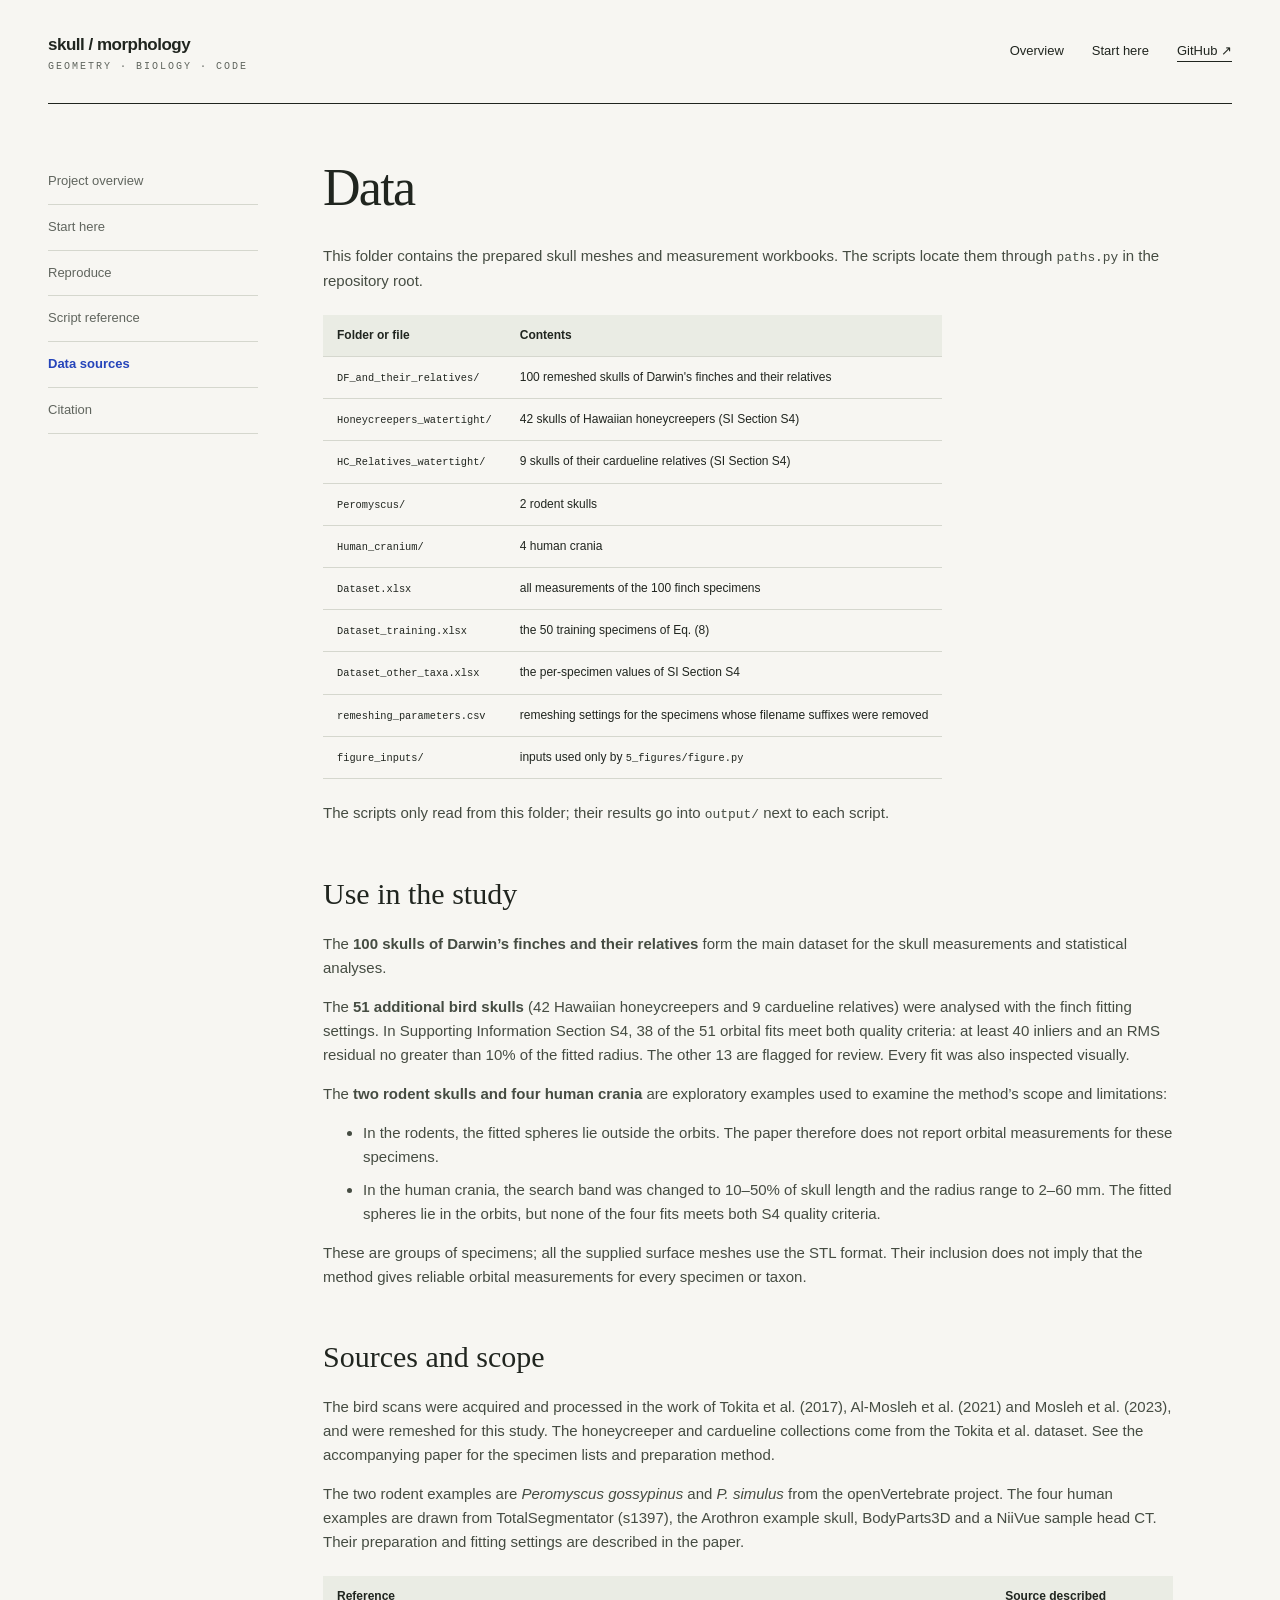
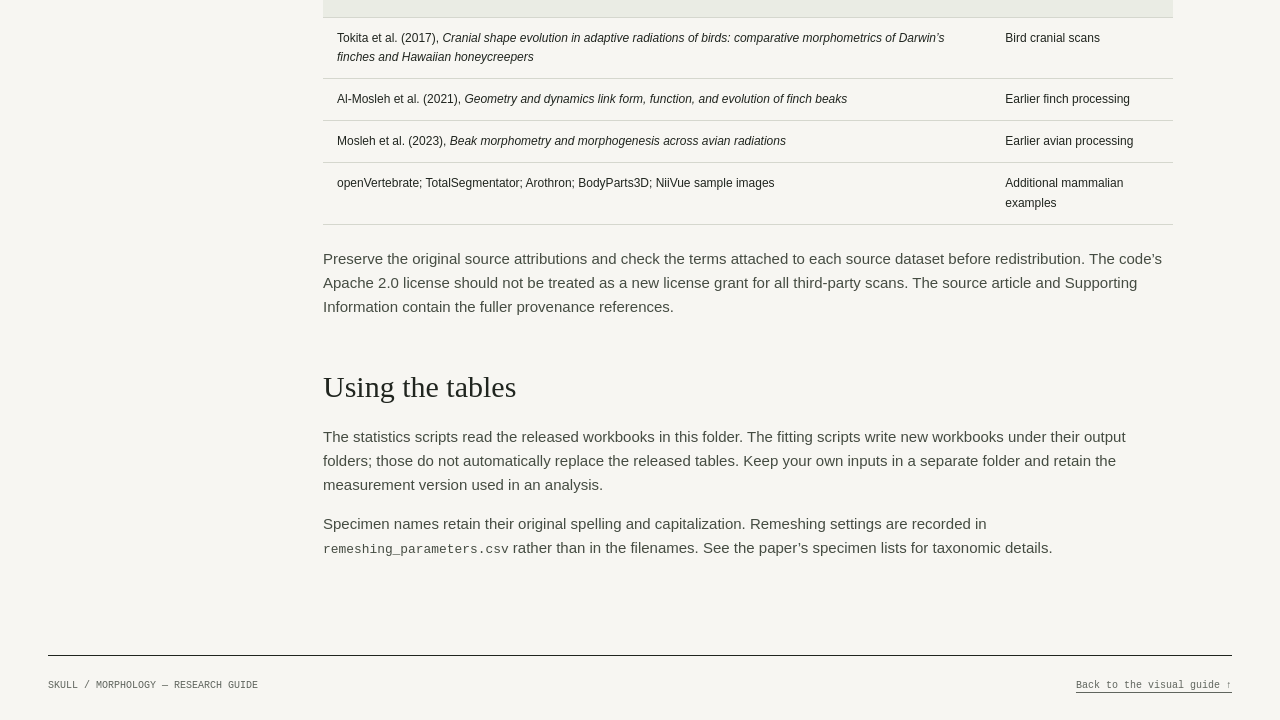
==== commit 3b058a3b: "Simplify mesh filenames and remove explanatory code comments Remove remeshing suffixes from 55 mesh " ====
--- a/docs/data.html
+++ b/docs/data.html
@@ -48,6 +48,10 @@
 <td>the per-specimen values of SI Section S4</td>
 </tr>
 <tr>
+<td><code>remeshing_parameters.csv</code></td>
+<td>remeshing settings for the specimens whose filename suffixes were removed</td>
+</tr>
+<tr>
 <td><code>figure_inputs/</code></td>
 <td>inputs used only by <code>5_figures/figure.py</code></td>
 </tr>
@@ -95,6 +99,6 @@
 <p>Preserve the original source attributions and check the terms attached to each source dataset before redistribution. The code’s Apache 2.0 license should not be treated as a new license grant for all third-party scans. The source article and Supporting Information contain the fuller provenance references.</p>
 <h2 id="using-the-tables">Using the tables</h2>
 <p>The statistics scripts read the released workbooks in this folder. The fitting scripts write new workbooks under their output folders; those do not automatically replace the released tables. Keep your own inputs in a separate folder and retain the measurement version used in an analysis.</p>
-<p>Folder names and specimen filenames retain their original spelling and capitalization. See the paper’s specimen lists for taxonomic details.</p></main></div>
+<p>Specimen names retain their original spelling and capitalization. Remeshing settings are recorded in <code>remeshing_parameters.csv</code> rather than in the filenames. See the paper’s specimen lists for taxonomic details.</p></main></div>
 <footer class="footer"><span>SKULL / MORPHOLOGY — RESEARCH GUIDE</span><a href="index.html">Back to the visual guide ↑</a></footer>
 </div></body></html>
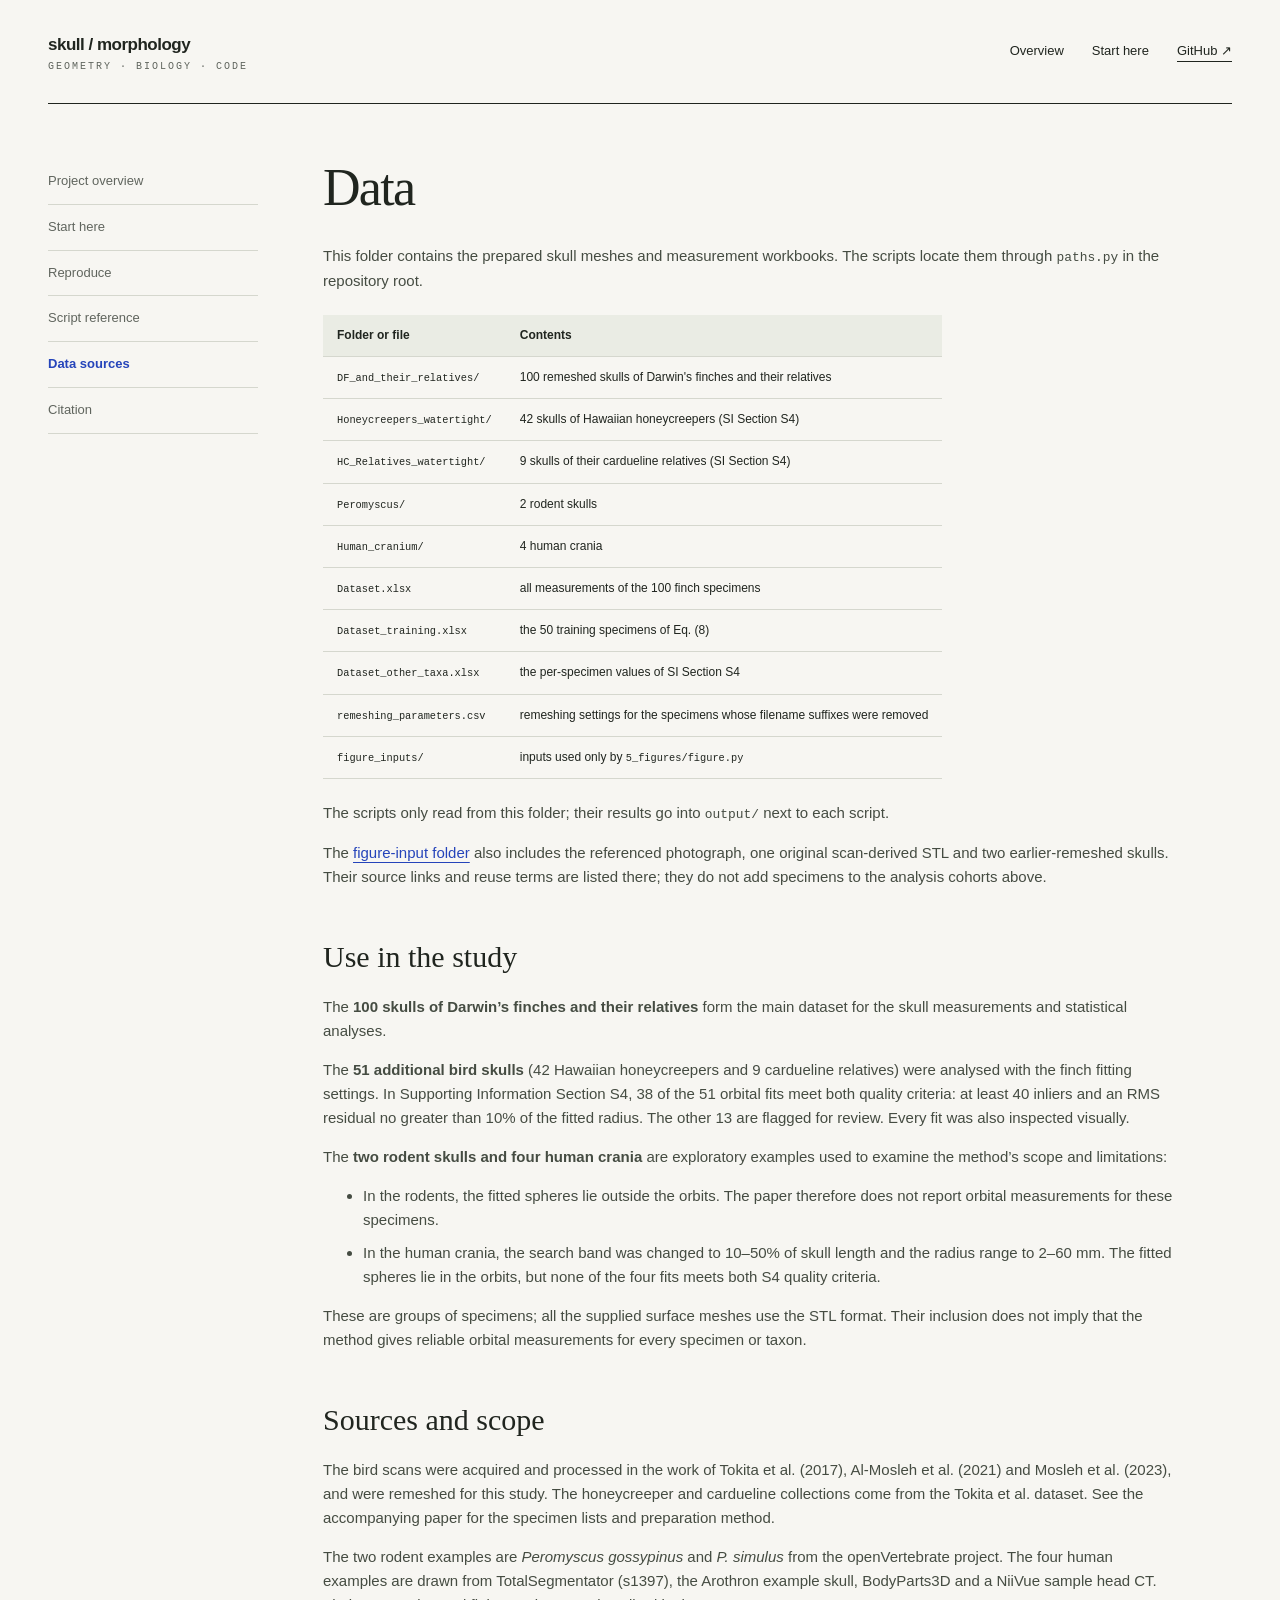
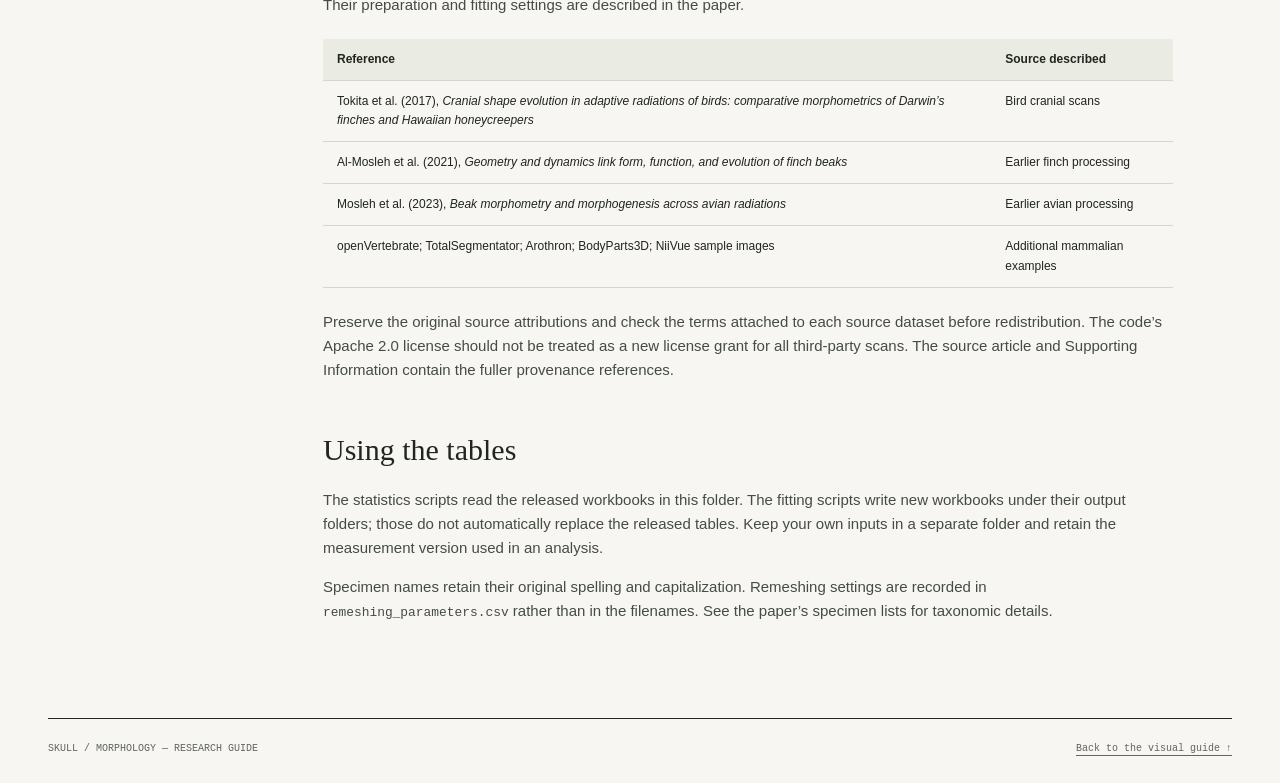
==== commit bc8eb6d5: "Document restored figure inputs and publish the updated guides Record source credits, licences and p" ====
--- a/docs/data.html
+++ b/docs/data.html
@@ -58,6 +58,7 @@
 </tbody>
 </table>
 <p>The scripts only read from this folder; their results go into <code>output/</code> next to each script.</p>
+<p>The <a href="https://github.com/kaikwanlau/try/tree/main/data/figure_inputs">figure-input folder</a> also includes the referenced photograph, one original scan-derived STL and two earlier-remeshed skulls. Their source links and reuse terms are listed there; they do not add specimens to the analysis cohorts above.</p>
 <h2 id="use-in-the-study">Use in the study</h2>
 <p>The <strong>100 skulls of Darwin’s finches and their relatives</strong> form the main dataset for the skull measurements and statistical analyses.</p>
 <p>The <strong>51 additional bird skulls</strong> (42 Hawaiian honeycreepers and 9 cardueline relatives) were analysed with the finch fitting settings. In Supporting Information Section S4, 38 of the 51 orbital fits meet both quality criteria: at least 40 inliers and an RMS residual no greater than 10% of the fitted radius. The other 13 are flagged for review. Every fit was also inspected visually.</p>
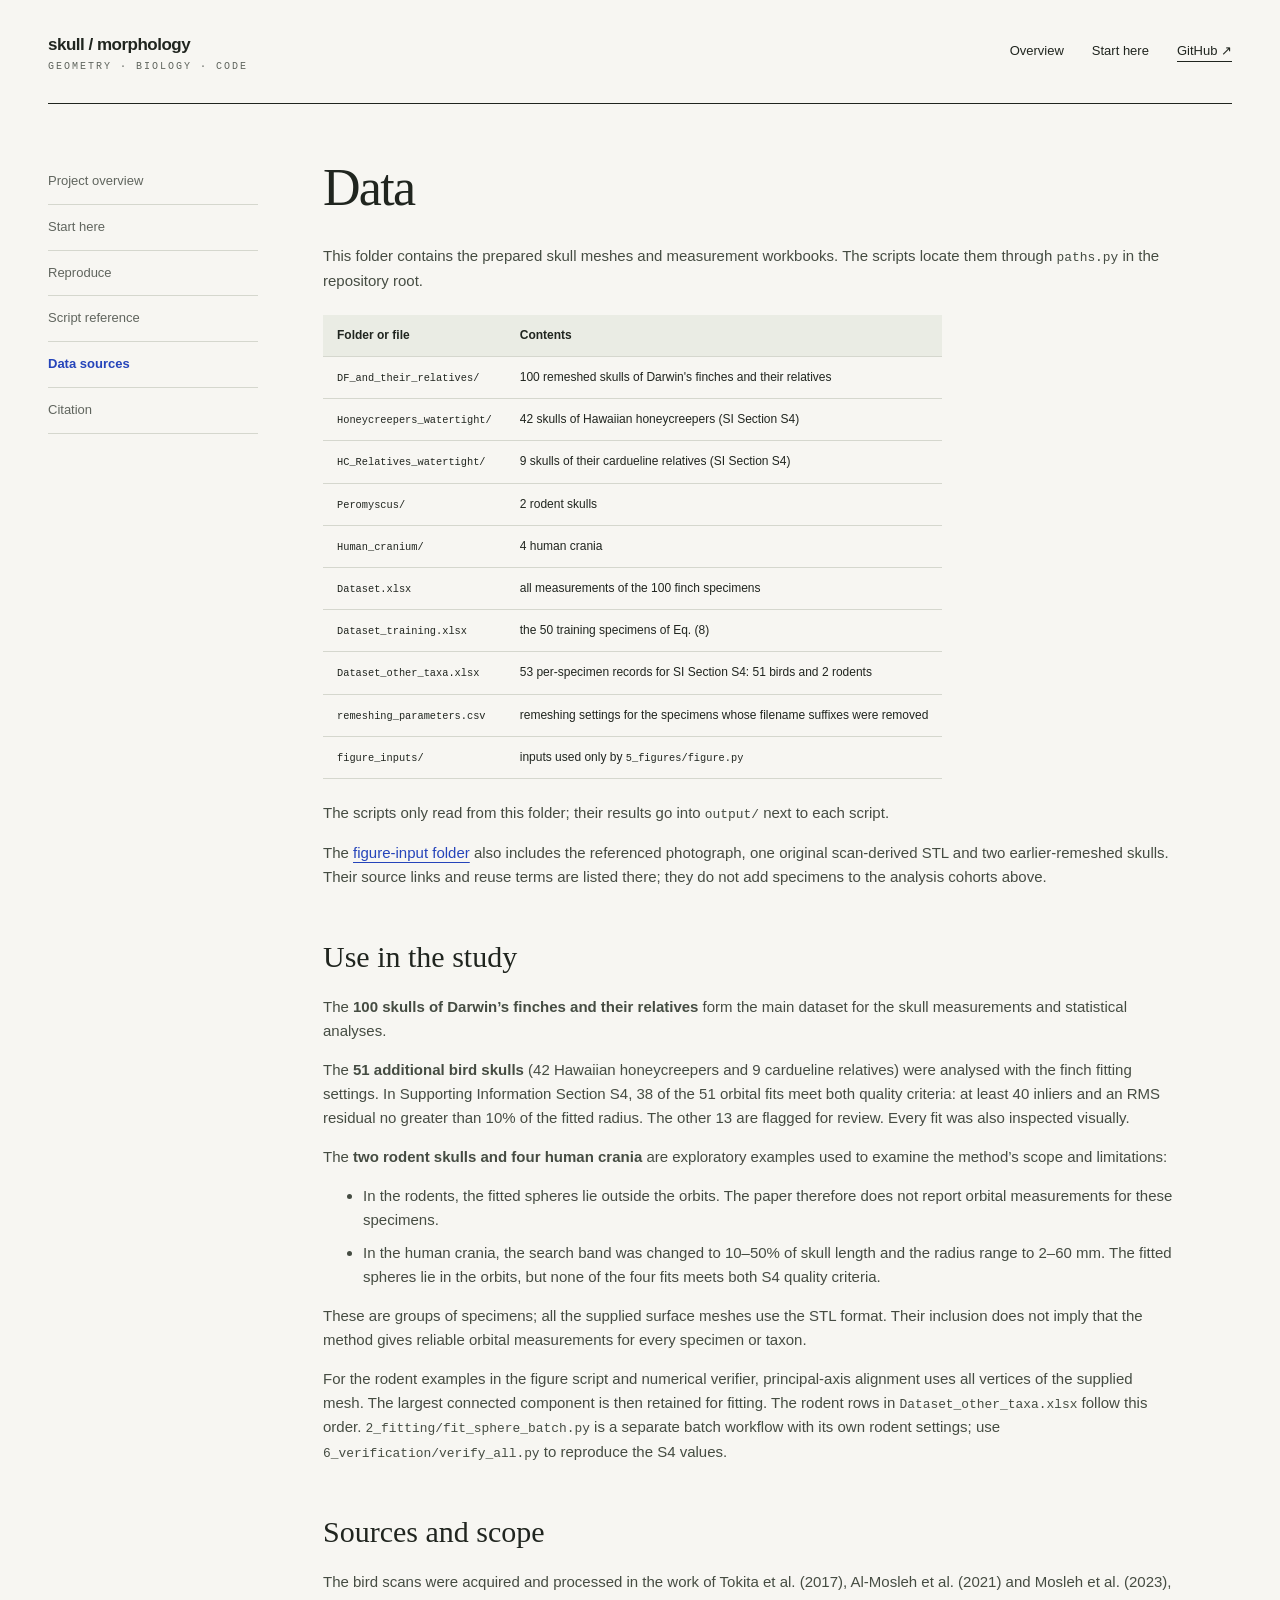
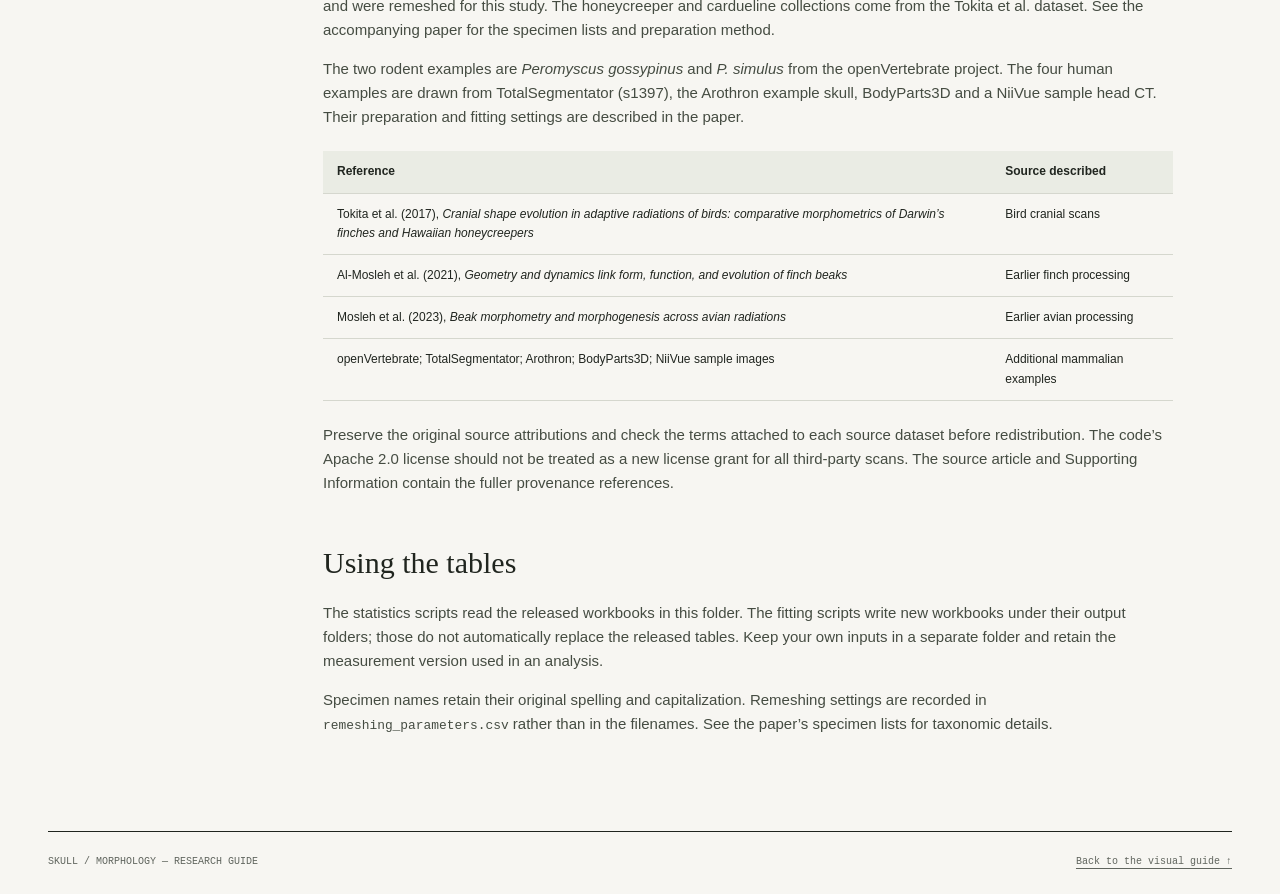
==== commit 35354292: "Align revised two-rodent verification and repair remeshing wrappers Align complete rodent meshes bef" ====
--- a/docs/data.html
+++ b/docs/data.html
@@ -45,7 +45,7 @@
 </tr>
 <tr>
 <td><code>Dataset_other_taxa.xlsx</code></td>
-<td>the per-specimen values of SI Section S4</td>
+<td>53 per-specimen records for SI Section S4: 51 birds and 2 rodents</td>
 </tr>
 <tr>
 <td><code>remeshing_parameters.csv</code></td>
@@ -68,6 +68,7 @@
 <li>In the human crania, the search band was changed to 10–50% of skull length and the radius range to 2–60 mm. The fitted spheres lie in the orbits, but none of the four fits meets both S4 quality criteria.</li>
 </ul>
 <p>These are groups of specimens; all the supplied surface meshes use the STL format. Their inclusion does not imply that the method gives reliable orbital measurements for every specimen or taxon.</p>
+<p>For the rodent examples in the figure script and numerical verifier, principal-axis alignment uses all vertices of the supplied mesh. The largest connected component is then retained for fitting. The rodent rows in <code>Dataset_other_taxa.xlsx</code> follow this order. <code>2_fitting/fit_sphere_batch.py</code> is a separate batch workflow with its own rodent settings; use <code>6_verification/verify_all.py</code> to reproduce the S4 values.</p>
 <h2 id="sources-and-scope">Sources and scope</h2>
 <p>The bird scans were acquired and processed in the work of Tokita et al. (2017), Al-Mosleh et al. (2021) and Mosleh et al. (2023), and were remeshed for this study. The honeycreeper and cardueline collections come from the Tokita et al. dataset. See the accompanying paper for the specimen lists and preparation method.</p>
 <p>The two rodent examples are <em>Peromyscus gossypinus</em> and <em>P. simulus</em> from the openVertebrate project. The four human examples are drawn from TotalSegmentator (s1397), the Arothron example skull, BodyParts3D and a NiiVue sample head CT. Their preparation and fitting settings are described in the paper.</p>
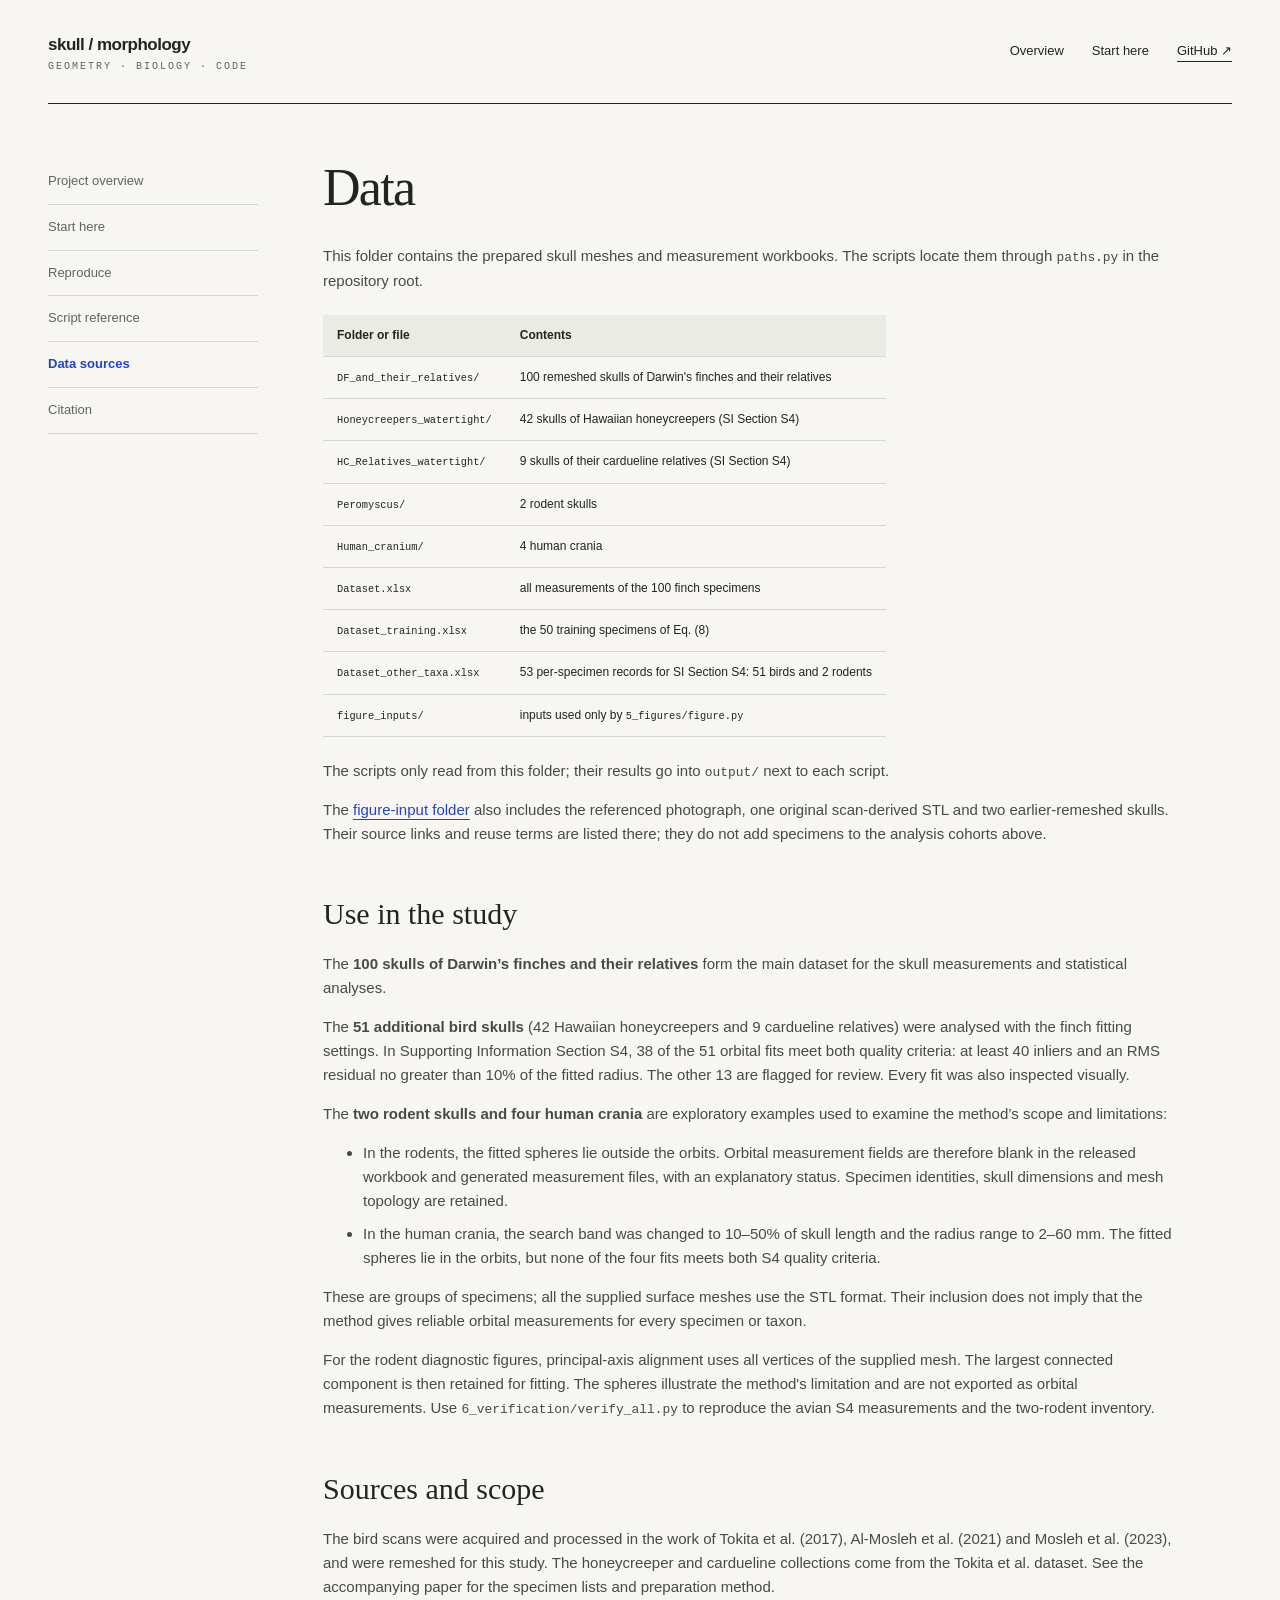
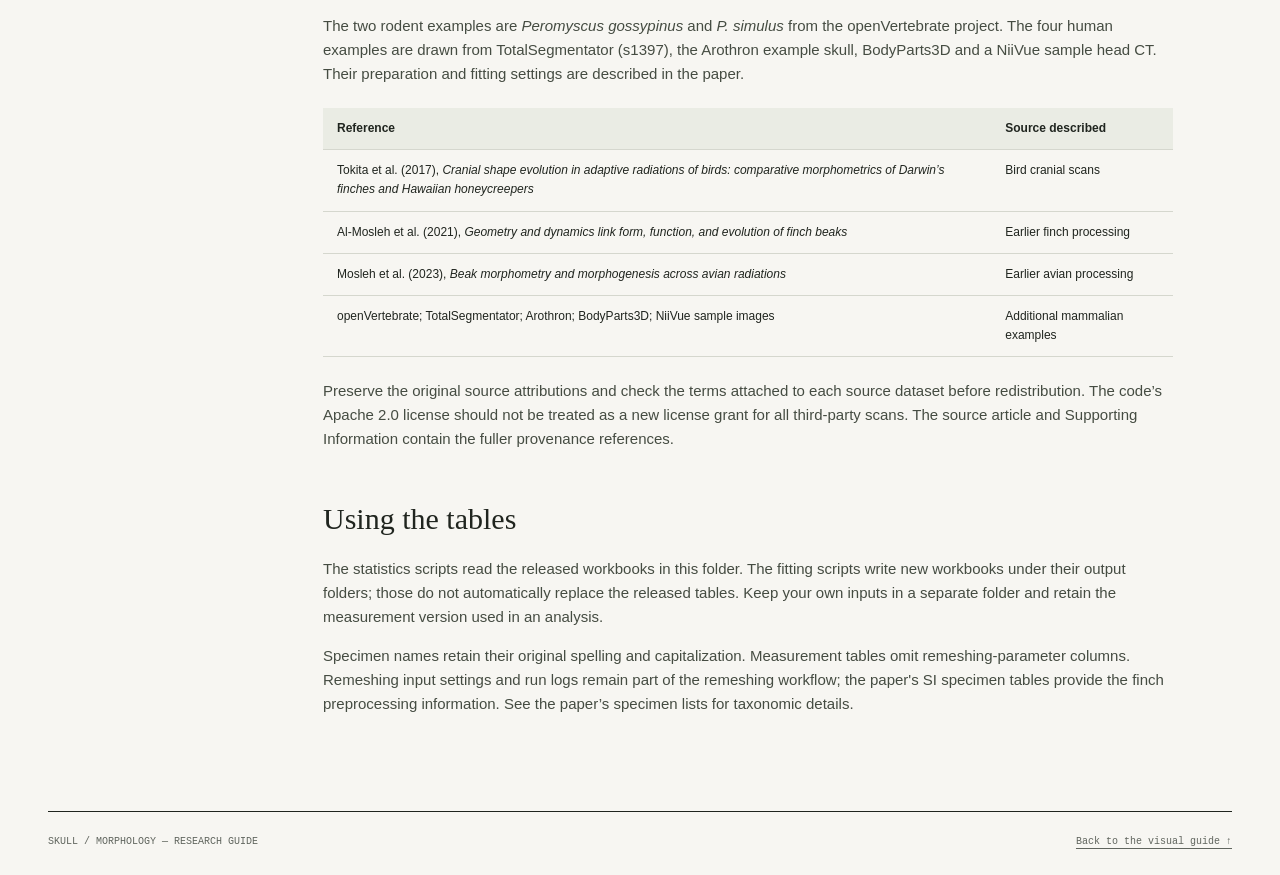
==== commit 7d07a6eb: "Separate remeshing from fitting and omit rodent orbital measurements Make folder 1 stop after MATLAB" ====
--- a/docs/data.html
+++ b/docs/data.html
@@ -48,10 +48,6 @@
 <td>53 per-specimen records for SI Section S4: 51 birds and 2 rodents</td>
 </tr>
 <tr>
-<td><code>remeshing_parameters.csv</code></td>
-<td>remeshing settings for the specimens whose filename suffixes were removed</td>
-</tr>
-<tr>
 <td><code>figure_inputs/</code></td>
 <td>inputs used only by <code>5_figures/figure.py</code></td>
 </tr>
@@ -64,11 +60,11 @@
 <p>The <strong>51 additional bird skulls</strong> (42 Hawaiian honeycreepers and 9 cardueline relatives) were analysed with the finch fitting settings. In Supporting Information Section S4, 38 of the 51 orbital fits meet both quality criteria: at least 40 inliers and an RMS residual no greater than 10% of the fitted radius. The other 13 are flagged for review. Every fit was also inspected visually.</p>
 <p>The <strong>two rodent skulls and four human crania</strong> are exploratory examples used to examine the method’s scope and limitations:</p>
 <ul>
-<li>In the rodents, the fitted spheres lie outside the orbits. The paper therefore does not report orbital measurements for these specimens.</li>
+<li>In the rodents, the fitted spheres lie outside the orbits. Orbital measurement fields are therefore blank in the released workbook and generated measurement files, with an explanatory status. Specimen identities, skull dimensions and mesh topology are retained.</li>
 <li>In the human crania, the search band was changed to 10–50% of skull length and the radius range to 2–60 mm. The fitted spheres lie in the orbits, but none of the four fits meets both S4 quality criteria.</li>
 </ul>
 <p>These are groups of specimens; all the supplied surface meshes use the STL format. Their inclusion does not imply that the method gives reliable orbital measurements for every specimen or taxon.</p>
-<p>For the rodent examples in the figure script and numerical verifier, principal-axis alignment uses all vertices of the supplied mesh. The largest connected component is then retained for fitting. The rodent rows in <code>Dataset_other_taxa.xlsx</code> follow this order. <code>2_fitting/fit_sphere_batch.py</code> is a separate batch workflow with its own rodent settings; use <code>6_verification/verify_all.py</code> to reproduce the S4 values.</p>
+<p>For the rodent diagnostic figures, principal-axis alignment uses all vertices of the supplied mesh. The largest connected component is then retained for fitting. The spheres illustrate the method's limitation and are not exported as orbital measurements. Use <code>6_verification/verify_all.py</code> to reproduce the avian S4 measurements and the two-rodent inventory.</p>
 <h2 id="sources-and-scope">Sources and scope</h2>
 <p>The bird scans were acquired and processed in the work of Tokita et al. (2017), Al-Mosleh et al. (2021) and Mosleh et al. (2023), and were remeshed for this study. The honeycreeper and cardueline collections come from the Tokita et al. dataset. See the accompanying paper for the specimen lists and preparation method.</p>
 <p>The two rodent examples are <em>Peromyscus gossypinus</em> and <em>P. simulus</em> from the openVertebrate project. The four human examples are drawn from TotalSegmentator (s1397), the Arothron example skull, BodyParts3D and a NiiVue sample head CT. Their preparation and fitting settings are described in the paper.</p>
@@ -101,6 +97,6 @@
 <p>Preserve the original source attributions and check the terms attached to each source dataset before redistribution. The code’s Apache 2.0 license should not be treated as a new license grant for all third-party scans. The source article and Supporting Information contain the fuller provenance references.</p>
 <h2 id="using-the-tables">Using the tables</h2>
 <p>The statistics scripts read the released workbooks in this folder. The fitting scripts write new workbooks under their output folders; those do not automatically replace the released tables. Keep your own inputs in a separate folder and retain the measurement version used in an analysis.</p>
-<p>Specimen names retain their original spelling and capitalization. Remeshing settings are recorded in <code>remeshing_parameters.csv</code> rather than in the filenames. See the paper’s specimen lists for taxonomic details.</p></main></div>
+<p>Specimen names retain their original spelling and capitalization. Measurement tables omit remeshing-parameter columns. Remeshing input settings and run logs remain part of the remeshing workflow; the paper's SI specimen tables provide the finch preprocessing information. See the paper’s specimen lists for taxonomic details.</p></main></div>
 <footer class="footer"><span>SKULL / MORPHOLOGY — RESEARCH GUIDE</span><a href="index.html">Back to the visual guide ↑</a></footer>
 </div></body></html>
